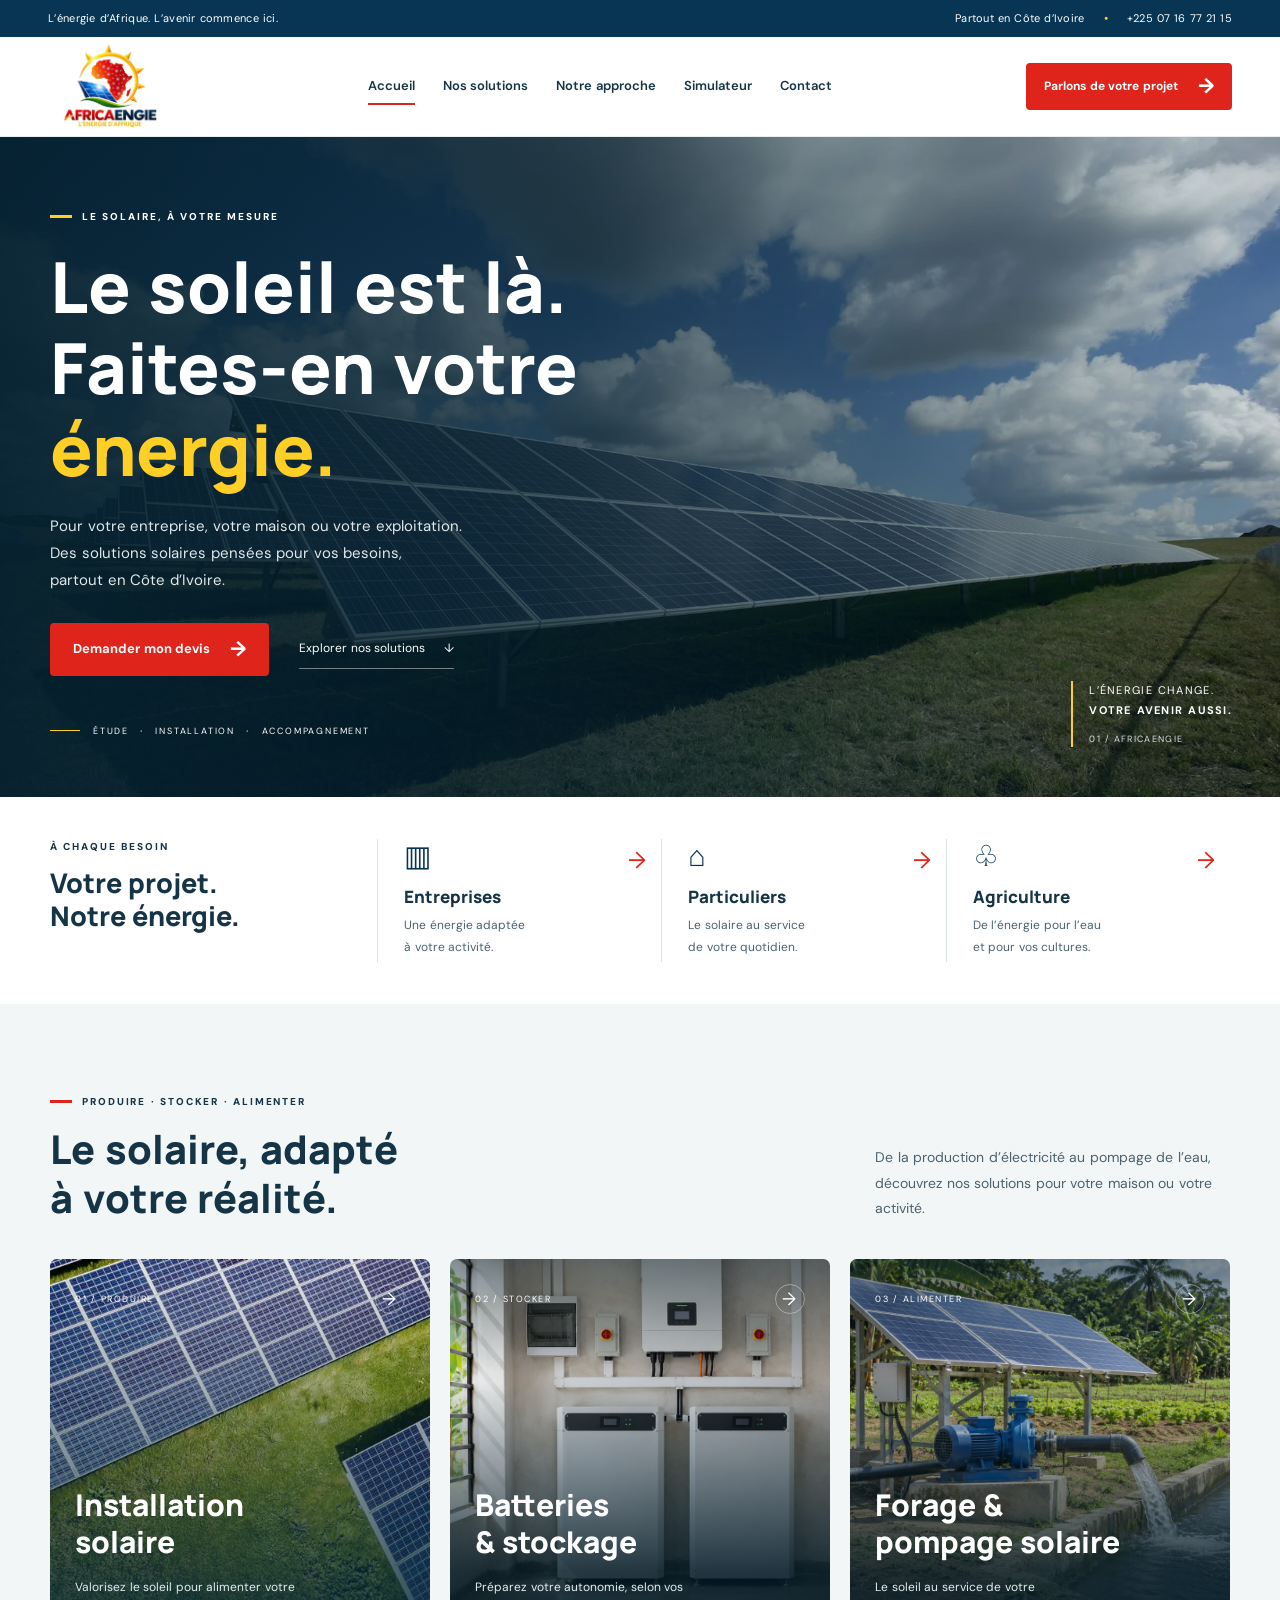
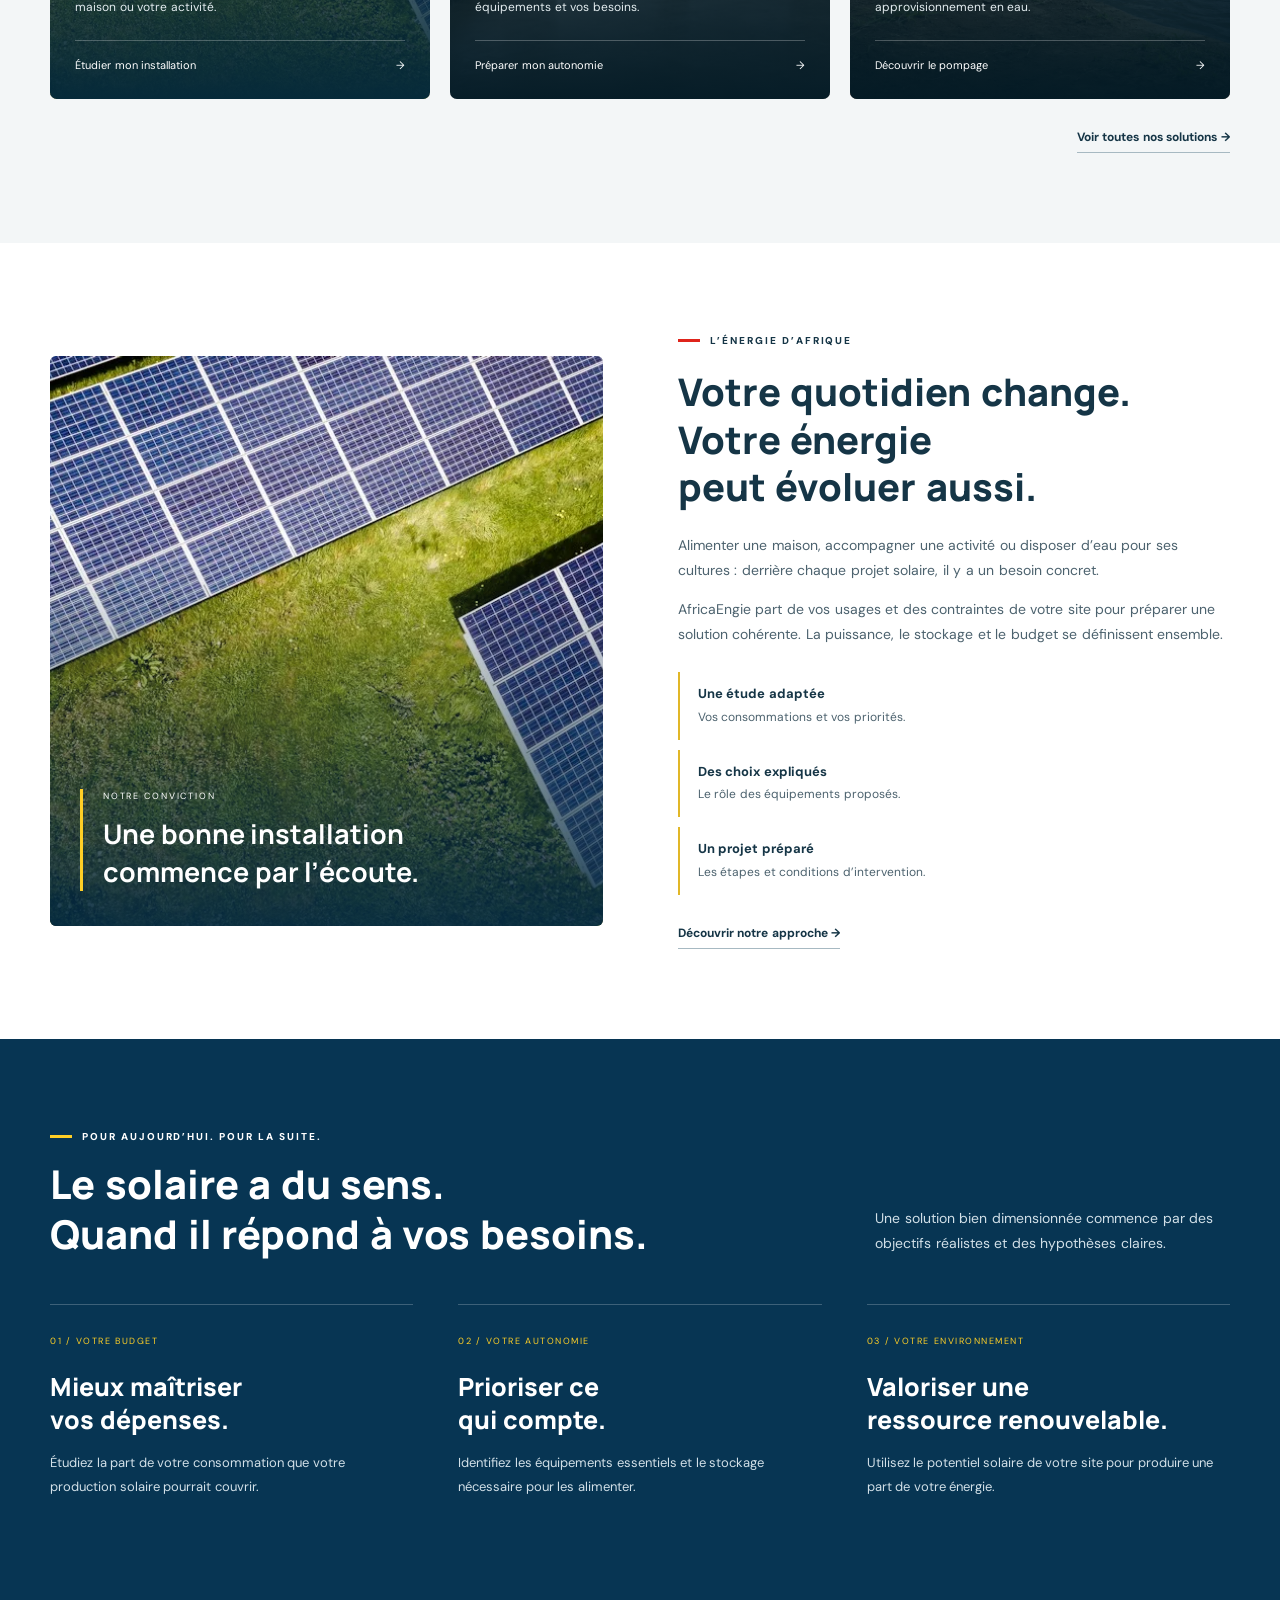
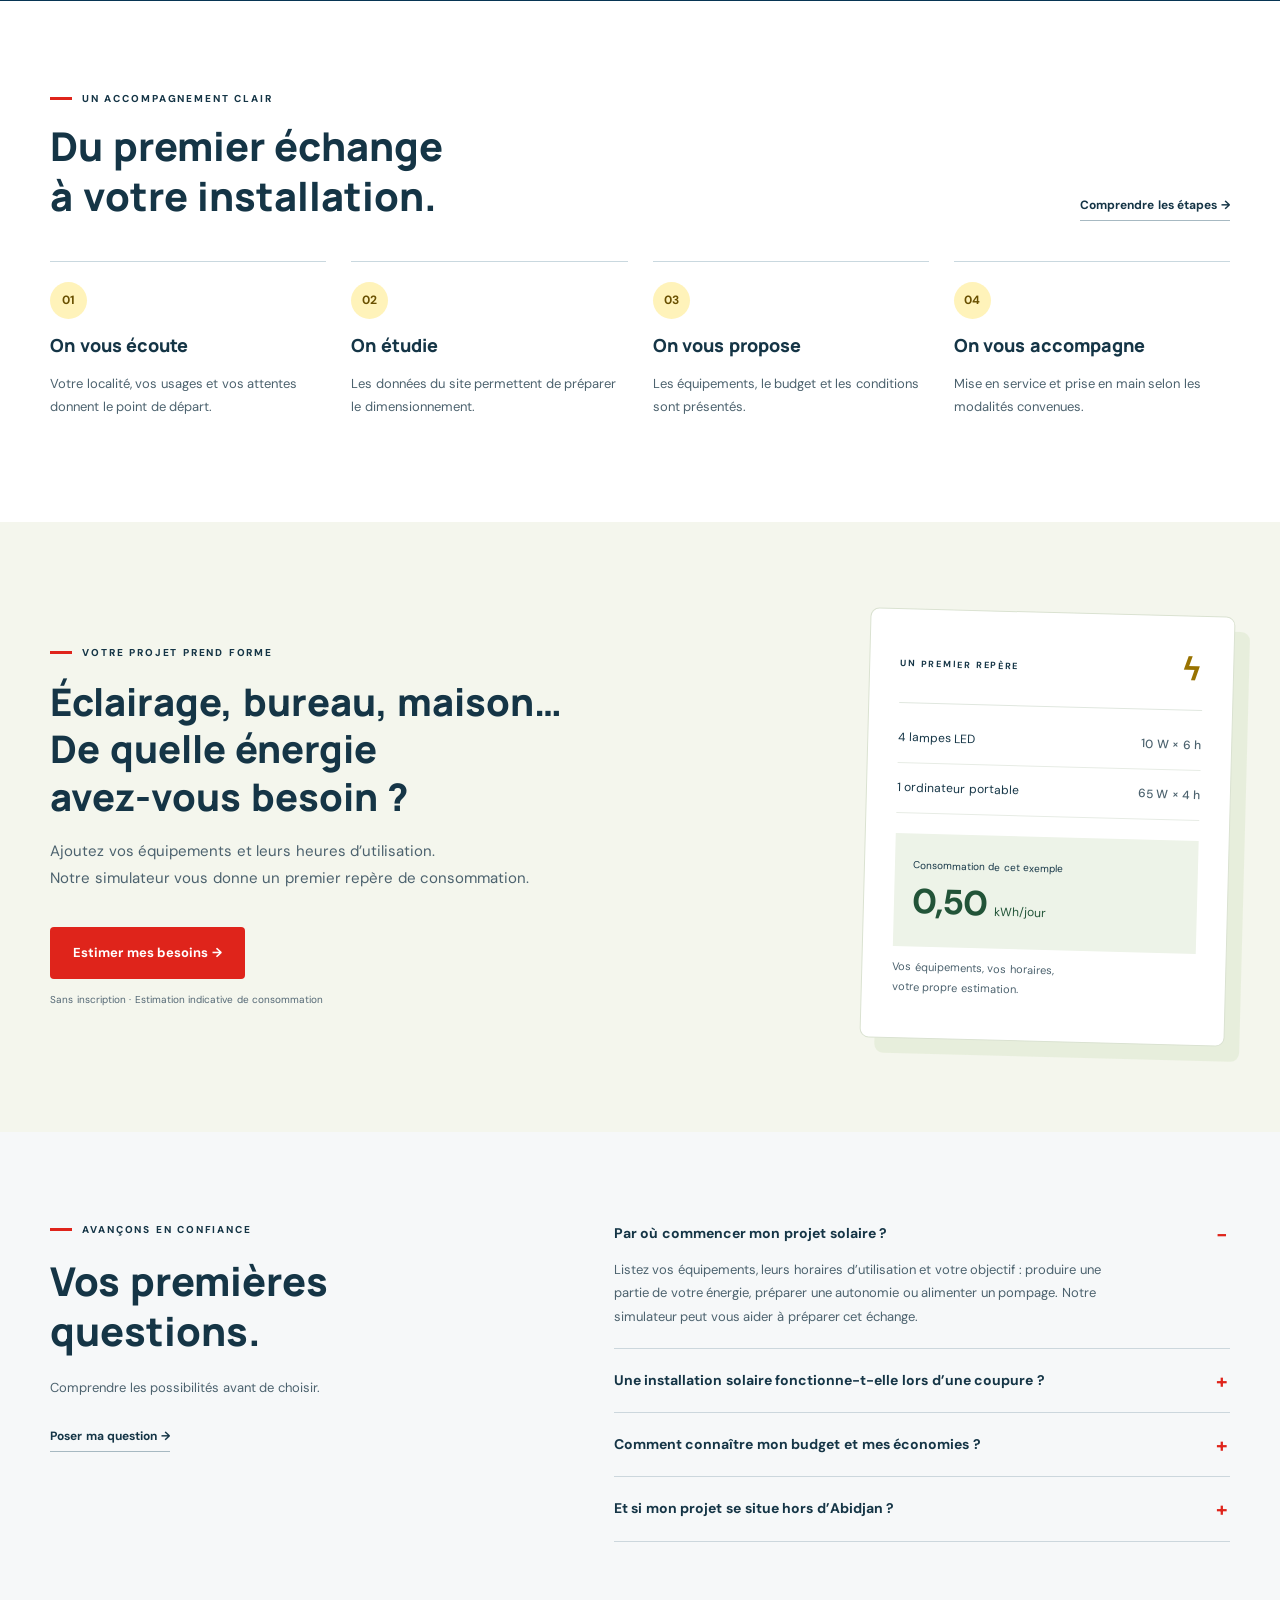
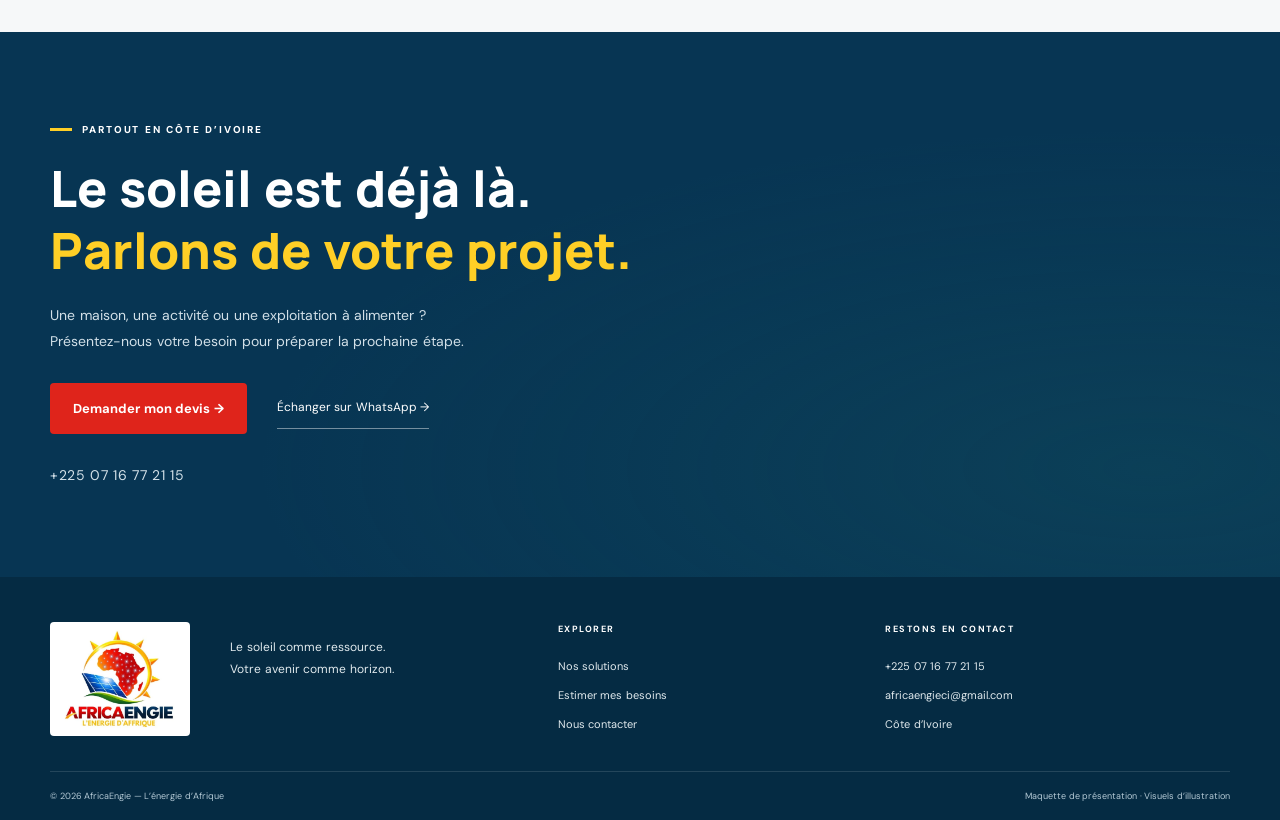
==== index.html @ 31a80af0 "premiere interface de digitalengie" ====
<!doctype html>
<html lang="fr">
<head><meta charset="utf-8"><meta name="viewport" content="width=device-width,initial-scale=1"><title>AfricaEngie | Énergie solaire en Côte d’Ivoire</title><meta name="description" content="AfricaEngie accompagne votre projet solaire en Côte d’Ivoire : installation, stockage, pompage et maintenance. Découvrez nos solutions et demandez un devis."><link rel="stylesheet" href="style.css?v=20261111-images"><link rel="preload" as="image" href="assets/hero.webp" imagesrcset="assets/hero-mobile.webp 960w, assets/hero.webp 1800w" imagesizes="100vw" fetchpriority="high"></head>
<body>
<div class="top"><span>L’énergie d’Afrique. L’avenir commence ici.</span><span>Partout en Côte d’Ivoire <b>•</b> <a href="tel:+2250716772115">+225 07 16 77 21 15</a></span></div>
<header><a class="brand" href="index.html"><img src="assets/logo.webp" alt="AfricaEngie — L’énergie d’Afrique" width="400" height="355" loading="eager" decoding="async"></a>
<nav id="nav"><a  href="index.html" class="active" aria-current="page">Accueil</a><a href="solutions.html">Nos solutions</a><a href="approche.html">Notre approche</a><a href="simulateur.html">Simulateur</a><a href="contact.html">Contact</a></nav>
<a class="button small" href="contact.html">Parlons de votre projet <span>→</span></a><button id="menu" aria-label="Ouvrir le menu" aria-expanded="false">☰</button></header>
<main>
<section class="hero"><img class="hero-photo" src="assets/hero.webp" alt="Panneaux photovoltaïques éclairés par le soleil" width="1800" height="1198" loading="eager" decoding="async" fetchpriority="high" srcset="assets/hero-mobile.webp 960w, assets/hero.webp 1800w" sizes="100vw">
<div class="shade"></div>
<div class="hero-content">
<div class="eyebrow light"><i></i> LE SOLAIRE, À VOTRE MESURE</div>
<h1>Le soleil est là.<br>Faites-en votre<br><em>énergie.</em></h1>
<p>Pour votre entreprise, votre maison ou votre exploitation.<br class="desktop"> Des solutions solaires pensées pour vos besoins,<br class="desktop"> partout en Côte d’Ivoire.</p>
<div class="actions"><a class="button" href="contact.html">Demander mon devis <span>→</span></a><a class="ghost" href="solutions.html">Explorer nos solutions <span>↓</span></a></div>
<div class="hero-foot"><span class="line"></span><span>ÉTUDE <b>·</b> INSTALLATION <b>·</b> ACCOMPAGNEMENT</span></div>
</div>
<div class="image-note">L’ÉNERGIE CHANGE.<br><strong>VOTRE AVENIR AUSSI.</strong><span>01 / AFRICAENGIE</span></div>
</section>
<section class="audience wrap">
<div class="audience-intro"><span class="eyebrow">À CHAQUE BESOIN</span>
<h2>Votre projet.<br>Notre énergie.</h2>
</div>
<a href="contact.html" class="audience-item" data-profile="Entreprise"><span class="icon">▥</span>
<h3>Entreprises</h3>
<p>Une énergie adaptée<br>à votre activité.</p>
<span class="arrow">→</span></a><a href="contact.html" class="audience-item" data-profile="Particulier"><span class="icon">⌂</span>
<h3>Particuliers</h3>
<p>Le solaire au service<br>de votre quotidien.</p>
<span class="arrow">→</span></a><a href="contact.html" class="audience-item" data-profile="Agriculture"><span class="icon">♧</span>
<h3>Agriculture</h3>
<p>De l’énergie pour l’eau<br>et pour vos cultures.</p>
<span class="arrow">→</span></a></section>
<section class="section solutions">
<div class="wrap">
<div class="section-heading">
<div>
<div class="eyebrow"><i></i> PRODUIRE · STOCKER · ALIMENTER</div>
<h2>Le solaire, adapté<br>à votre réalité.</h2>
</div>
<p>De la production d’électricité au pompage de l’eau, découvrez nos solutions pour votre maison ou votre activité.</p>
</div>
<div class="services">
<article class="service photo-card"><img src="assets/panels.webp" alt="Installation photovoltaïque — image d’illustration" width="1000" height="563" loading="eager" decoding="async">
<div class="card-shade"></div>
<div class="card-top"><span>01 / PRODUIRE</span><span>→</span></div>
<div class="card-bottom">
<h3>Installation<br>solaire</h3>
<p>Valorisez le soleil pour alimenter votre maison ou votre activité.</p>
<a href="solutions.html#installation">Étudier mon installation <span>→</span></a></div>
</article>
<article class="service photo-card storage-photo"><img src="assets/batteries-stockage.webp" alt="Batteries de stockage et onduleur dans un local technique — illustration photoréaliste générée" width="850" height="1275" loading="eager" decoding="async">
<div class="card-shade"></div>
<div class="card-top"><span>02 / STOCKER</span><span>→</span></div>
<div class="card-bottom">
<h3>Batteries<br>& stockage</h3>
<p>Préparez votre autonomie, selon vos équipements et vos besoins.</p>
<a href="solutions.html#stockage">Préparer mon autonomie <span>→</span></a></div>
</article>
<article class="service photo-card pumping-photo"><img src="assets/pompage-solaire.webp" alt="Pompage solaire alimentant un canal d’irrigation — illustration photoréaliste générée" width="850" height="1275" loading="eager" decoding="async">
<div class="card-shade"></div>
<div class="card-top"><span>03 / ALIMENTER</span><span>→</span></div>
<div class="card-bottom">
<h3>Forage &<br>pompage solaire</h3>
<p>Le soleil au service de votre approvisionnement en eau.</p>
<a href="solutions.html#pompage">Découvrir le pompage <span>→</span></a></div>
</article>
</div>
<div class="preview-action"><a class="text-link" href="solutions.html">Voir toutes nos solutions →</a></div>
</div>
</section>
<section class="section wrap home-story">
<div class="story-photo"><img src="assets/panels.webp" alt="Panneaux photovoltaïques — image d’illustration" width="1000" height="563" loading="eager" decoding="async">
<div class="story-caption"><span>NOTRE CONVICTION</span><strong>Une bonne installation<br>commence par l’écoute.</strong></div>
</div>
<div class="story-copy">
<div class="eyebrow"><i></i> L’ÉNERGIE D’AFRIQUE</div>
<h2>Votre quotidien change.<br>Votre énergie<br>peut évoluer aussi.</h2>
<p>Alimenter une maison, accompagner une activité ou disposer d’eau pour ses cultures : derrière chaque projet solaire, il y a un besoin concret.</p>
<p>AfricaEngie part de vos usages et des contraintes de votre site pour préparer une solution cohérente. La puissance, le stockage et le budget se définissent ensemble.</p>
<div class="story-points">
<div><b>Une étude adaptée</b><span>Vos consommations et vos priorités.</span></div>
<div><b>Des choix expliqués</b><span>Le rôle des équipements proposés.</span></div>
<div><b>Un projet préparé</b><span>Les étapes et conditions d’intervention.</span></div>
</div>
<a class="text-link" href="approche.html">Découvrir notre approche →</a></div>
</section>
<section class="home-value section">
<div class="wrap">
<div class="section-heading">
<div>
<div class="eyebrow light"><i></i> POUR AUJOURD’HUI. POUR LA SUITE.</div>
<h2>Le solaire a du sens.<br>Quand il répond à vos besoins.</h2>
</div>
<p>Une solution bien dimensionnée commence par des objectifs réalistes et des hypothèses claires.</p>
</div>
<div class="value-grid">
<article><span>01 / VOTRE BUDGET</span>
<h3>Mieux maîtriser<br>vos dépenses.</h3>
<p>Étudiez la part de votre consommation que votre production solaire pourrait couvrir.</p>
</article>
<article><span>02 / VOTRE AUTONOMIE</span>
<h3>Prioriser ce<br>qui compte.</h3>
<p>Identifiez les équipements essentiels et le stockage nécessaire pour les alimenter.</p>
</article>
<article><span>03 / VOTRE ENVIRONNEMENT</span>
<h3>Valoriser une<br>ressource renouvelable.</h3>
<p>Utilisez le potentiel solaire de votre site pour produire une part de votre énergie.</p>
</article>
</div>
</div>
</section>
<section class="section wrap home-process">
<div class="section-heading">
<div>
<div class="eyebrow"><i></i> UN ACCOMPAGNEMENT CLAIR</div>
<h2>Du premier échange<br>à votre installation.</h2>
</div>
<a class="text-link" href="approche.html">Comprendre les étapes →</a></div>
<div class="process-grid">
<article><span>01</span>
<h3>On vous écoute</h3>
<p>Votre localité, vos usages et vos attentes donnent le point de départ.</p>
</article>
<article><span>02</span>
<h3>On étudie</h3>
<p>Les données du site permettent de préparer le dimensionnement.</p>
</article>
<article><span>03</span>
<h3>On vous propose</h3>
<p>Les équipements, le budget et les conditions sont présentés.</p>
</article>
<article><span>04</span>
<h3>On vous accompagne</h3>
<p>Mise en service et prise en main selon les modalités convenues.</p>
</article>
</div>
</section>
<section class="sim-preview section">
<div class="wrap">
<div>
<div class="eyebrow"><i></i> VOTRE PROJET PREND FORME</div>
<h2>Éclairage, bureau, maison…<br>De quelle énergie<br>avez-vous besoin ?</h2>
<p>Ajoutez vos équipements et leurs heures d’utilisation.<br>Notre simulateur vous donne un premier repère de consommation.</p>
<a class="button" href="simulateur.html">Estimer mes besoins →</a>
<p class="fine">Sans inscription · Estimation indicative de consommation</p>
</div>
<div class="sim-visual">
<div class="sim-visual-top"><span>UN PREMIER REPÈRE</span><span>ϟ</span></div>
<div class="example-row"><span>4 lampes LED</span><b>10 W × 6 h</b></div>
<div class="example-row"><span>1 ordinateur portable</span><b>65 W × 4 h</b></div>
<div class="example-result"><span>Consommation de cet exemple</span><strong>0,50 <small>kWh/jour</small></strong></div>
<p>Vos équipements, vos horaires,<br>votre propre estimation.</p>
</div>
</div>
</section>
<section class="section home-faq">
<div class="wrap faq-grid">
<div>
<div class="eyebrow"><i></i> AVANÇONS EN CONFIANCE</div>
<h2>Vos premières<br>questions.</h2>
<p>Comprendre les possibilités avant de choisir.</p>
<a class="text-link" href="contact.html">Poser ma question →</a></div>
<div>
<details open>
<summary>Par où commencer mon projet solaire ?</summary>
<p>Listez vos équipements, leurs horaires d’utilisation et votre objectif : produire une partie de votre énergie, préparer une autonomie ou alimenter un pompage. Notre simulateur peut vous aider à préparer cet échange.</p>
</details>
<details>
<summary>Une installation solaire fonctionne-t-elle lors d’une coupure ?</summary>
<p>Cela dépend de sa configuration. Une installation raccordée au réseau ne fournit pas automatiquement une alimentation de secours. Le besoin doit être prévu dans l’étude, avec des équipements compatibles et, selon le cas, du stockage.</p>
</details>
<details>
<summary>Comment connaître mon budget et mes économies ?</summary>
<p>Une étude prend en compte vos usages, la production attendue, l’énergie utilisée sur place et le coût des équipements. La proposition doit préciser les hypothèses derrière les économies estimées.</p>
</details>
<details>
<summary>Et si mon projet se situe hors d’Abidjan ?</summary>
<p>Présentez-nous votre localité : AfricaEngie accompagne les projets partout en Côte d’Ivoire. Les modalités d’intervention sont précisées selon le site.</p>
</details>
</div>
</div>
</section>
<section class="home-final section">
<div class="wrap">
<div class="eyebrow light"><i></i> PARTOUT EN CÔTE D’IVOIRE</div>
<h2>Le soleil est déjà là.<br><em>Parlons de votre projet.</em></h2>
<p>Une maison, une activité ou une exploitation à alimenter ?<br>Présentez-nous votre besoin pour préparer la prochaine étape.</p>
<div class="actions"><a class="button" href="contact.html">Demander mon devis →</a><a class="ghost" href="https://wa.me/2250716772115" target="_blank" rel="noopener">Échanger sur WhatsApp →</a></div>
<a class="final-phone" href="tel:+2250716772115">+225 07 16 77 21 15</a></div>
</section>
</main>
<footer>
<div class="wrap footer-main"><a class="footer-logo" href="index.html"><img src="assets/logo.webp" alt="AfricaEngie" width="400" height="355" loading="eager" decoding="async"></a>
<p>Le soleil comme ressource.<br>Votre avenir comme horizon.</p>
<div><strong>EXPLORER</strong><a href="solutions.html">Nos solutions</a><a href="simulateur.html">Estimer mes besoins</a><a href="contact.html">Nous contacter</a></div>
<div><strong>RESTONS EN CONTACT</strong><a href="tel:+2250716772115">+225 07 16 77 21 15</a><a href="mailto:africaengieci@gmail.com">africaengieci@gmail.com</a><span>Côte d’Ivoire</span></div>
</div>
<div class="wrap footer-bottom"><span>© 2026 AfricaEngie — L’énergie d’Afrique</span><span>Maquette de présentation · Visuels d’illustration</span></div>
</footer>
<div class="mobile-actions"><a href="contact.html">Demander un devis →</a><a href="https://wa.me/2250716772115" target="_blank" rel="noopener">WhatsApp →</a></div>
<script src="app.js"></script>
</body>
</html>
---- style.css ----
@import url('https://fonts.googleapis.com/css2?family=DM+Sans:wght@400;500;600;700&family=Manrope:wght@400;500;600;700;800&display=swap');
:root{--blue:#073553;--red:#df241b;--yellow:#ffcf26;--ink:#153546;--muted:#4c626e;--green:#25774b}*{box-sizing:border-box}html{scroll-behavior:smooth;scroll-padding-top:100px}body{margin:0;color:var(--ink);font-family:'DM Sans',Arial,sans-serif;font-size:15px;line-height:1.6}a{color:inherit;text-decoration:none}button,input,select,textarea{font:inherit}button,a,input,select,textarea{-webkit-tap-highlight-color:transparent}a,button{touch-action:manipulation}button{cursor:pointer}a:focus-visible,button:focus-visible,summary:focus-visible{outline:3px solid #e8a900;outline-offset:5px}img{display:block;max-width:100%}.wrap{width:min(1180px,calc(100% - 96px));margin:auto}.top{padding:9px 48px;background:var(--blue);color:#fff;display:flex;justify-content:space-between;font-size:11px;letter-spacing:.3px}.top b{color:var(--yellow);padding:0 15px}header{height:100px;padding:0 48px;display:flex;align-items:center;justify-content:space-between;background:white;position:sticky;top:0;z-index:20;border-bottom:1px solid #e9eef0}.brand img{width:125px;height:86px;object-fit:contain}nav{display:flex;gap:27px;font-size:13px;font-weight:600}nav a{position:relative;padding:13px 0}nav a:after{content:'';height:2px;background:var(--red);position:absolute;bottom:5px;left:0;right:100%;transition:.2s}nav a:hover:after,nav a.active:after{right:0}.button{background:var(--red);color:white;display:inline-flex;align-items:center;justify-content:space-between;gap:25px;padding:16px 23px;border:0;border-radius:4px;font-size:13px;font-weight:700;transition:background .2s,transform .2s}.button:hover{background:#be1a14;transform:translateY(-2px)}.button span{font-size:21px;line-height:1}.button.small{padding:13px 18px;font-size:12px}#menu{display:none}.hero{min-height:660px;position:relative;background:#17455c;color:white;overflow:hidden}.hero-photo,.shade{position:absolute;inset:0;width:100%;height:100%;object-fit:cover}.hero-photo{object-position:center 50%}.shade{background:linear-gradient(90deg,rgba(4,32,47,.94),rgba(4,32,47,.67) 46%,rgba(4,32,47,.05)),linear-gradient(0deg,rgba(4,32,47,.3),transparent 60%)}.hero-content{position:relative;padding:72px 0 44px;width:min(1180px,calc(100% - 96px));margin:auto}.eyebrow{font-size:10px;font-weight:800;letter-spacing:1.9px;display:flex;align-items:center;gap:10px;line-height:1.5}.eyebrow i{width:22px;height:3px;background:var(--red);display:inline-block}.eyebrow.light{color:#fff}.light i{background:var(--yellow)}h1,h2,h3{font-family:'Manrope',Arial,sans-serif;line-height:1.25;margin:0;font-weight:800;letter-spacing:normal}h1{font-size:clamp(52px,5.5vw,77px);line-height:1.16;margin:22px 0}em{font-style:normal}h1 em{color:var(--yellow)}.hero p{font-size:15px;color:#e0e8eb;line-height:1.8}.actions{display:flex;align-items:center;gap:30px;margin-top:29px}.ghost{font-size:12px;border-bottom:1px solid #ffffff70;padding:10px 0}.ghost span{padding-left:15px}.hero-foot{display:flex;align-items:center;gap:13px;margin-top:48px;font-size:9px;letter-spacing:1.8px}.hero-foot .line{width:30px;height:1px;background:var(--yellow)}.hero-foot b{color:var(--yellow);margin:0 7px}.image-note{position:absolute;right:48px;bottom:50px;border-left:2px solid var(--yellow);padding-left:16px;font-size:11px;letter-spacing:1.3px;line-height:1.8}.image-note span{display:block;font-size:9px;margin-top:10px;color:#d6e1e4}.audience{display:grid;grid-template-columns:1.15fr 1fr 1fr 1fr;padding:42px 0}.audience-intro{padding-right:25px}.audience h2{font-size:27px;margin-top:12px;letter-spacing:normal}.audience-item{border-left:1px solid #dce3e6;padding:3px 26px;position:relative}.icon{color:var(--blue);font-size:29px;line-height:1}.audience-item h3{font-size:17px;letter-spacing:normal;margin:12px 0 7px}.audience-item p{font-size:12px;margin:0;color:var(--muted)}.arrow{position:absolute;right:15px;top:3px;color:var(--red);font-size:23px}.audience-item:hover h3{color:var(--red)}.section{padding:90px 0}h2{font-size:clamp(30px,3.1vw,43px)}.section-heading{display:flex;align-items:end;justify-content:space-between;margin-bottom:35px;gap:35px}.section-heading h2{margin-top:16px}.section-heading>p{max-width:355px;font-size:14px;color:var(--muted);margin:0 0 3px}.solutions{background:#f3f6f7}.services{display:grid;grid-template-columns:repeat(3,1fr);gap:20px}.service{height:440px;position:relative;border-radius:7px;overflow:hidden;color:white;padding:25px;display:flex;flex-direction:column;justify-content:space-between}.service>img,.card-shade{position:absolute;inset:0;width:100%;height:100%;object-fit:cover}.card-shade{background:linear-gradient(0deg,#062a3a 0%,#062a3a90 48%,#062a3a10)}.card-top,.card-bottom{position:relative;z-index:2}.card-top{display:flex;justify-content:space-between;align-items:center;font-size:9px;letter-spacing:1.5px}.card-top>span:last-child{border:1px solid #ffffff60;border-radius:50%;height:30px;width:30px;display:grid;place-items:center;font-size:18px}.card-bottom h3{font-size:30px;letter-spacing:normal}.card-bottom p{font-size:12px;color:#e4edf0;line-height:1.7;margin:13px 0 22px;max-width:240px}.card-bottom a{display:flex;justify-content:space-between;border-top:1px solid #ffffff40;padding-top:15px;font-size:11px}.blue-card{background:#0b3a57}.green-card{background:#245842}.battery-art{position:absolute;top:45px;right:35px;transform:rotate(-9deg)}.battery{width:130px;height:135px;border:2px solid #91b1bf;border-radius:12px;padding:25px 15px;background:linear-gradient(135deg,#ffffff20,transparent);box-shadow:12px 15px 0 #082b42;position:relative}.battery:before{content:'';position:absolute;top:-10px;left:39px;width:44px;height:8px;background:#91b1bf;border-radius:5px 5px 0 0}.battery div{height:15px;background:#ffcf2680;margin:6px 0;border-radius:2px}.battery span{position:absolute;inset:20px 0;text-align:center;font-size:70px;color:var(--yellow);text-shadow:0 2px 10px #073553}.water-art{position:absolute;right:35px;top:55px;color:#e0d85b;font-size:100px;line-height:1}.water-art span{display:block;font-size:30px;letter-spacing:3px}.more-services{display:flex;gap:35px;border-bottom:1px solid #d3dfe3;padding:23px 0 17px;font-size:12px}.more-services>span{color:var(--muted);margin-right:auto}.more-services a{font-weight:700}.more-services a span{margin-left:18px;color:var(--red)}.about{display:grid;grid-template-columns:1fr 1fr;gap:80px;align-items:center}.about-visual{position:relative;height:550px;padding-bottom:30px}.about-visual>img{width:100%;height:100%;object-fit:cover;border-radius:6px}.yellow-tag{background:var(--yellow);position:absolute;bottom:0;right:-25px;padding:26px 65px 26px 26px;font-size:16px;line-height:1.7;border-radius:3px}.yellow-tag span{position:absolute;right:23px;top:25px;font-size:27px}.about-copy h2{font-size:35px;margin-top:20px}.about-copy h2 em{color:var(--green)}.about-copy>p{font-size:14px;color:var(--muted);margin:20px 0 25px}.check{display:flex;gap:17px;margin:18px 0}.check>b{font-size:11px;color:var(--red);padding-top:1px}.check h3{font-size:13px;letter-spacing:0}.check p{font-size:12px;color:var(--muted);margin:4px 0}.text-link{font-size:12px;font-weight:700;border-bottom:1px solid #a7b9c2;padding-bottom:5px;display:inline-block}.about .text-link{margin-top:15px}.estimator{background:#eef3f5}.estimator-grid{display:grid;grid-template-columns:1fr 1fr;gap:90px;align-items:center}.estimator h2{margin:22px 0}.estimator h2 em{color:var(--red)}.estimator p{font-size:14px;color:var(--muted)}.est-note{display:flex;align-items:center;gap:18px;margin-top:35px}.est-note>span{font-size:40px;color:#ad8500}.est-note p{font-size:12px}.calculator{background:white;border-radius:8px;box-shadow:0 15px 50px #163c5110;padding:30px}.calc-head{display:flex;justify-content:space-between;align-items:center;border-bottom:1px solid #e2eaed;padding-bottom:17px;margin-bottom:18px}.calc-head>span:last-child{color:#b48e00;font-size:28px}.calc-fields{display:grid;grid-template-columns:1fr 1fr;gap:15px}label{font-size:11px;font-weight:700;display:block;margin:12px 0 6px}input,select,textarea{width:100%;background:#fff;color:var(--ink);border:1px solid #c9d5db;border-radius:4px;padding:12px;font-size:12px;min-width:0}input:focus,select:focus,textarea:focus{outline:2px solid #528cab;outline-offset:1px}.add{background:none;border:0;color:var(--blue);padding:15px 0;font-size:12px;font-weight:700}.result{background:#f0f5f7;padding:17px;margin:0 0 18px;border-radius:4px}.result>span{font-size:10px}.result strong{display:block;font-family:Manrope,Arial;font-size:30px;line-height:1.5}.result small{font-size:12px;font-weight:500}.full{width:100%;justify-content:space-between}.fine{font-size:10px!important;line-height:1.6;color:#536774!important;margin:12px 0 0}.calculator ul{list-style:none;padding:0;margin:0;font-size:11px}.calculator li{display:flex;justify-content:space-between;gap:15px;border-top:1px solid #e7edef;padding:8px 0}.calculator li button{border:0;background:none;color:#b12520} .benefit-grid{display:grid;grid-template-columns:repeat(3,1fr);gap:40px;margin-top:50px}.benefit-grid article{border-top:1px solid #cad7dd;padding-top:24px}.benefit-grid article>span{font-size:35px;color:var(--red)}.benefit-grid h3{font-size:18px;letter-spacing:normal;margin:18px 0 12px}.benefit-grid p{font-size:13px;color:var(--muted);max-width:290px}.faq{background:#f6f8f9}.faq-grid{display:grid;grid-template-columns:1fr 1.3fr;gap:90px}.faq h2{margin-top:20px}.faq p{font-size:13px;color:var(--muted)}.faq .text-link{margin-top:15px}details{border-bottom:1px solid #ccd7dd;padding:20px 0}details:first-child{padding-top:0}summary{cursor:pointer;list-style:none;font-size:14px;font-weight:700;padding-right:25px;position:relative}summary:after{content:'+';position:absolute;right:2px;font-size:20px;top:-4px;color:var(--red)}details[open] summary:after{content:'−'}details p{margin-bottom:0;max-width:490px}.contact{background:var(--blue);color:white}.contact-grid{display:grid;grid-template-columns:1fr 1fr;gap:80px;align-items:center}.contact h2{margin-top:22px;font-size:40px}.contact h2 em{color:var(--yellow)}.contact-grid>div>p{font-size:14px;color:#d6e2e8;margin:24px 0 30px}.phone{display:block;font-size:23px;font-weight:700}.mail{font-size:13px;display:block;margin-top:8px}.location{font-size:12px;color:#d6e2e8;margin-top:32px}form{background:white;color:var(--ink);padding:30px;border-radius:7px}.form-heading{display:flex;align-items:center;justify-content:space-between;margin-bottom:16px}.form-heading h3{font-size:19px;letter-spacing:normal}.form-heading span{color:var(--red);font-size:25px}form .button{margin-top:20px}textarea{resize:vertical}#form-status{font-size:12px}footer{background:#052b43;color:#e0e9ed;padding:45px 0 15px}.footer-main{display:grid;grid-template-columns:140px 1fr 1fr 1.2fr;gap:40px;align-items:start}.footer-logo{background:white;border-radius:4px;padding:7px}.footer-logo img{width:125px;height:100px;object-fit:contain}.footer-main>p{font-size:12px;margin-top:15px}.footer-main>div{display:flex;flex-direction:column;gap:7px;font-size:11px}.footer-main strong{font-size:9px;color:#fff;letter-spacing:1.5px;margin-bottom:10px}.footer-bottom{border-top:1px solid #ffffff20;margin-top:35px;padding-top:17px;display:flex;justify-content:space-between;font-size:9px;color:#b4c9d5}.mobile-actions{display:none}
@media(min-width:1500px){.hero-content{padding-top:90px}.hero{min-height:740px}}@media(max-width:1050px){header{padding:0 25px}nav{gap:17px;font-size:12px}.button.small{font-size:11px;padding:13px}.wrap,.hero-content{width:calc(100% - 60px)}.about,.contact-grid{gap:45px}.estimator-grid,.faq-grid{gap:45px}.service{padding:20px}.about-copy h2{font-size:30px}.image-note{right:30px}.footer-main{gap:23px}}@media(max-width:760px){.top{padding:8px 20px;font-size:9px}.top>span:first-child{display:none}.top>span:last-child{width:100%;display:flex;justify-content:space-between}.top b{padding:0 10px}header{height:80px;padding:0 20px}.brand img{width:100px;height:70px}header>.button{display:none}#menu{display:block;border:1px solid #d8e1e6;border-radius:4px;background:white;color:var(--blue);font-size:23px;width:42px;height:42px}nav{display:none;position:absolute;top:80px;left:0;right:0;background:white;padding:20px;box-shadow:0 15px 20px #07355315;flex-direction:column;gap:3px}nav.open{display:flex}.hero{min-height:635px}.hero-content{padding:50px 0 30px;width:calc(100% - 40px)}h1{font-size:53px;margin-top:25px}.hero p{font-size:13px;max-width:310px}.desktop{display:none}.hero-photo{object-position:65% center}.shade{background:linear-gradient(90deg,#04202fea,#04202f65),linear-gradient(0deg,#04202f80,transparent)}.hero-foot{font-size:8px;letter-spacing:1px;margin-top:36px}.image-note{display:none}.actions{gap:20px;align-items:start;flex-direction:column;margin-top:25px}.actions .button{padding:15px 20px}.ghost{font-size:11px}.wrap{width:calc(100% - 40px)}.audience{grid-template-columns:1fr;padding:30px 0 10px}.audience-intro{padding-bottom:23px}.audience h2 br{display:none}.audience h2{font-size:27px}.audience-item{border-left:0;border-top:1px solid #dce3e6;padding:20px 40px 20px 48px;min-height:100px}.audience-item .icon{position:absolute;left:0;top:25px}.audience-item h3{margin:0 0 5px}.audience-item p br{display:none}.arrow{top:25px;right:5px}.section{padding:55px 0}.section-heading{display:block;margin-bottom:25px}.section-heading>p{margin-top:20px}.section-heading h2{font-size:31px}.services{grid-template-columns:1fr;gap:16px}.service{height:380px;padding:25px}.card-bottom h3{font-size:30px}.battery-art{right:45px;top:45px}.water-art{right:50px}.more-services{flex-direction:column;gap:15px}.more-services a{display:flex;justify-content:space-between}.about{grid-template-columns:1fr;gap:35px}.about-visual{height:350px;margin-right:13px}.yellow-tag{right:-13px;padding:20px 55px 20px 20px;font-size:14px}.about-copy h2{font-size:30px}.estimator-grid,.faq-grid,.contact-grid{grid-template-columns:1fr;gap:30px}.estimator h2{font-size:33px}.est-note{margin-top:20px}.calculator,form{padding:23px}.calc-fields{gap:12px}.benefit-grid{grid-template-columns:1fr;gap:20px;margin-top:30px}.benefit-grid article{padding-top:20px}.benefit-grid h3{margin:12px 0}.benefit-grid p{max-width:none}.faq-grid{gap:40px}.contact h2{font-size:33px}.phone{font-size:23px}.footer-main{grid-template-columns:1fr 1fr;gap:30px}.footer-logo{width:120px}.footer-logo img{height:85px}.footer-main>p{align-self:center}.footer-bottom{flex-direction:column;gap:8px}footer{padding-bottom:85px}.mobile-actions{display:grid;grid-template-columns:1.1fr 1fr;position:fixed;bottom:0;left:0;right:0;z-index:30;box-shadow:0 -3px 20px #0002;padding-bottom:env(safe-area-inset-bottom);background:var(--blue)}.mobile-actions a{text-align:center;padding:15px 8px;background:var(--red);color:white;font-size:12px;font-weight:700}.mobile-actions a:last-child{background:var(--green)}html{scroll-padding-top:95px}}
@media(prefers-reduced-motion:reduce){html{scroll-behavior:auto}*{transition:none!important}}
.page-banner{background:#eef3f5;padding:38px 0 62px;position:relative;overflow:hidden}.page-banner:after{content:'';position:absolute;right:-90px;top:0;width:360px;height:360px;border:45px solid #ffcf2620;border-radius:50%;pointer-events:none}.breadcrumb{display:flex;gap:12px;font-size:11px;color:#4c626e;margin-bottom:35px}.breadcrumb a{text-decoration:underline}.page-banner h1{color:var(--blue);font-size:clamp(38px,4.5vw,60px);margin:20px 0}.page-banner p{max-width:600px;color:var(--muted);margin-bottom:0}.page-cta{background:var(--blue);color:white;padding:55px 0}.page-cta>.wrap{display:flex;align-items:center;justify-content:space-between;gap:30px}.page-cta h2{margin-top:13px;font-size:34px}.home-solutions{display:grid;grid-template-columns:repeat(3,1fr);gap:22px}.home-solutions>a{background:white;padding:30px;border-top:3px solid var(--yellow);border-radius:4px;box-shadow:0 8px 25px #07355308}.home-solutions>a:nth-child(2){border-color:var(--red)}.home-solutions>a:nth-child(3){border-color:var(--green)}.home-solutions span{font-size:10px;letter-spacing:1.4px;color:var(--muted)}.home-solutions h3{font-size:23px;margin:20px 0 12px;letter-spacing:normal}.home-solutions p{color:var(--muted);font-size:13px}.home-solutions b{font-size:12px;display:inline-block;margin-top:15px}.preview-action{margin-top:25px;text-align:right}.home-intro{display:grid;grid-template-columns:1fr 1fr;gap:70px;align-items:center}.home-intro h2{margin-top:20px}.home-intro p{color:var(--muted);font-size:14px;margin-top:0}.sim-preview{background:#f4f6ed}.sim-preview>.wrap{display:flex;align-items:center;justify-content:space-between;gap:35px}.sim-preview h2{margin:18px 0}.sim-preview p{color:var(--muted)}.detail-row{display:grid;grid-template-columns:1fr 1fr;gap:70px;border-top:1px solid #d3dfe3;padding:35px 0;scroll-margin-top:120px}.detail-row h3{font-size:25px;letter-spacing:normal}.detail-row p,.detail-row li{font-size:14px;color:var(--muted)}.detail-row ul{padding-left:20px;margin:0 0 20px}.detail-row li{margin-bottom:8px}.process-section{background:#f3f6f7}.process-section h2{margin-top:18px}.process-grid{display:grid;grid-template-columns:repeat(4,1fr);gap:25px;margin-top:40px}.process-grid article{border-top:1px solid #c9d8df;padding-top:20px}.process-grid article>span{color:#af8300;font-weight:700}.process-grid h3{font-size:20px;margin:15px 0}.process-grid p{font-size:13px;color:var(--muted)}.simulator-notes{display:grid;grid-template-columns:1fr 1fr;gap:60px}.simulator-notes h3{font-size:21px}.simulator-notes p{color:var(--muted);font-size:14px}@media(max-width:760px){.page-banner{padding:25px 0 40px}.breadcrumb{margin-bottom:26px}.page-banner h1{font-size:39px}.page-banner p{font-size:14px}.home-solutions,.home-intro,.detail-row,.simulator-notes{grid-template-columns:1fr;gap:25px}.page-cta>.wrap,.sim-preview>.wrap{flex-direction:column;align-items:flex-start}.page-cta h2{font-size:29px}.process-grid{grid-template-columns:1fr 1fr;gap:25px}.detail-row{padding:30px 0}.home-solutions>a{padding:25px}.sim-preview p{font-size:14px}}
/* Accueil : présentation enrichie */
.home-story{display:grid;grid-template-columns:1fr 1fr;gap:75px;align-items:center}.story-photo{position:relative;height:570px;border-radius:6px;overflow:hidden}.story-photo>img{width:100%;height:100%;object-fit:cover}.story-photo:after{content:'';position:absolute;inset:0;background:linear-gradient(0deg,#052b43ed,transparent 65%)}.story-caption{position:absolute;bottom:35px;left:30px;right:25px;z-index:1;color:white;border-left:3px solid var(--yellow);padding-left:20px}.story-caption span{font-size:9px;letter-spacing:1.8px;display:block;margin-bottom:12px}.story-caption strong{font-family:Manrope,Arial,sans-serif;font-size:27px;line-height:1.4}.story-copy h2{margin:20px 0 22px;font-size:38px}.story-copy>p{font-size:14px;color:var(--muted)}.story-points{margin:25px 0}.story-points>div{padding:12px 0 12px 18px;border-left:2px solid #e1b728;margin:10px 0}.story-points b{display:block;font-size:13px}.story-points span{font-size:12px;color:var(--muted)}.home-value{background:var(--blue);color:white}.home-value .section-heading>p{color:#d2e0e8}.value-grid{display:grid;grid-template-columns:repeat(3,1fr);gap:45px;margin-top:45px}.value-grid article{border-top:1px solid #ffffff38;padding-top:22px}.value-grid article>span{font-size:9px;letter-spacing:1.5px;color:var(--yellow)}.value-grid h3{font-size:25px;letter-spacing:normal;margin:20px 0 15px;line-height:1.3}.value-grid p{font-size:13px;line-height:1.8;color:#d2e0e8}.home-process .process-grid h3{font-size:18px;letter-spacing:normal}.home-process .process-grid article>span{background:#fff3ba;color:#695000;display:inline-flex;width:37px;height:37px;border-radius:50%;align-items:center;justify-content:center;font-size:12px}.sim-preview>.wrap>div:first-child{max-width:620px}.sim-preview h2{font-size:38px}.sim-preview .button{margin-top:20px}.sim-visual{background:white;border:1px solid #dae2d1;border-radius:9px;padding:30px;width:365px;flex-shrink:0;box-shadow:15px 15px 0 #dce7cb80;transform:rotate(1.5deg)}.sim-visual-top{display:flex;align-items:center;justify-content:space-between;font-size:9px;letter-spacing:1.7px;font-weight:700;border-bottom:1px solid #e0e7df;padding-bottom:15px;margin-bottom:10px}.sim-visual-top>span:last-child{font-size:30px;color:#987200}.example-row{display:flex;justify-content:space-between;padding:15px 0;font-size:12px;border-bottom:1px solid #e7ece5;gap:15px}.example-row b{font-weight:500;color:var(--muted)}.example-result{margin-top:20px;background:#edf3e8;padding:18px}.example-result>span{font-size:10px}.example-result strong{display:block;font-size:35px;line-height:1.5;color:#225438}.example-result small{font-size:12px;font-weight:400}.sim-visual>p{font-size:11px!important}.home-faq{background:#f6f8f9}.home-faq h2{margin:20px 0}.home-faq p{color:var(--muted);font-size:13px}.home-faq .text-link{margin-top:14px}.home-final{color:white;background:radial-gradient(ellipse at 90% 80%,#185e6640,transparent 55%),#073553}.home-final h2{font-size:50px;margin:20px 0}.home-final h2 em{color:var(--yellow)}.home-final p{color:#d2e0e8;font-size:14px;line-height:1.9}.home-final .actions{margin-top:28px}.final-phone{display:inline-block;margin-top:30px;color:#d2e0e8;font-size:14px;letter-spacing:.5px}
@media(max-width:1050px){.home-story{gap:40px}.story-copy h2{font-size:32px}.story-caption strong{font-size:23px}.sim-visual{width:320px}.sim-preview h2{font-size:32px}}@media(max-width:760px){.home-story{grid-template-columns:1fr;gap:32px}.story-photo{height:340px}.story-caption{left:25px;bottom:25px}.story-caption strong{font-size:23px}.story-copy h2{font-size:31px}.value-grid{grid-template-columns:1fr;gap:25px;margin-top:30px}.value-grid h3{font-size:24px;margin:15px 0}.value-grid h3 br{display:none}.sim-preview h2{font-size:30px}.sim-visual{width:calc(100% - 12px);padding:24px;align-self:flex-start;transform:none;margin-top:12px}.home-final h2{font-size:34px}.home-final .actions{gap:18px}.home-final p br{display:none}}

/* Photographies d’illustration des solutions */
.storage-photo>img,.pumping-photo>img{object-position:center 35%}.storage-photo .card-shade,.pumping-photo .card-shade{background:linear-gradient(0deg,rgba(3,26,37,.98) 0%,rgba(3,26,37,.83) 29%,rgba(3,26,37,.06) 74%),linear-gradient(180deg,rgba(3,26,37,.47),transparent 28%)}

/* Lisibilité : espaces entre les mots et séparation des libellés. */
body{word-spacing:.035em}h1,h2,h3{word-spacing:.04em}p{line-height:1.8}.button{line-height:1.5;gap:20px}.button span{flex-shrink:0}nav{column-gap:28px;row-gap:12px}nav a{line-height:1.6}.card-top,.calc-head,.form-heading,.example-row{gap:16px}.card-bottom h3{line-height:1.25}.card-bottom a{gap:14px;line-height:1.65}.card-bottom a span{flex-shrink:0}.card-bottom p{margin-top:16px}.audience-item h3{line-height:1.4}.check h3,.story-points b{line-height:1.5}.footer-main>div{gap:10px}.footer-main a,.footer-main span{line-height:1.75}.footer-bottom{gap:18px;line-height:1.7}.more-services a{line-height:1.75}summary{line-height:1.65;padding-right:30px}label{line-height:1.6;margin-bottom:8px}.fine{line-height:1.8}.top>span{line-height:1.7}
@media(min-width:761px) and (max-width:1050px){nav{column-gap:17px}header>.button.small{max-width:190px}header{gap:18px}.brand{flex-shrink:0}}
@media(max-width:760px){body{word-spacing:.045em}h1{line-height:1.18}nav{row-gap:10px}.top>span:last-child{gap:10px;flex-wrap:wrap}.hero-foot{line-height:1.9}.footer-bottom{gap:10px}.card-bottom p{line-height:1.8}}
/* Contenus détaillés des pages intérieures */
.deep-tint{background:#f3f6f7}.deep-section h2{margin-top:18px}.deep-grid{display:grid;grid-template-columns:repeat(3,minmax(0,1fr));gap:24px}.deep-card{padding:28px;border:1px solid #d9e3e8;border-radius:7px;background:#fff}.deep-number{display:inline-flex;color:#8a6500;background:#fff2bc;border-radius:50%;width:36px;height:36px;align-items:center;justify-content:center;font-size:12px;font-weight:700;margin-bottom:22px}.deep-card h3{font-size:21px;line-height:1.4}.deep-card p{font-size:14px;color:var(--muted);margin-bottom:0}.scenario-tabs{display:flex;gap:12px;flex-wrap:wrap;margin-bottom:22px}.scenario-tabs button{padding:13px 20px;color:var(--blue);background:white;border:1px solid #bfced6;border-radius:4px;font-weight:700;font-size:13px}.scenario-tabs button[aria-selected=true]{color:white;background:var(--blue);border-color:var(--blue)}.scenario-panel{display:grid;grid-template-columns:1fr 1fr;gap:60px;padding:35px;background:#f1f5f7;border-radius:7px}.scenario-panel[hidden]{display:none}.scenario-panel h3{font-size:26px;line-height:1.4}.scenario-panel p,.scenario-panel li{color:var(--muted);font-size:14px;line-height:1.8}.scenario-panel li{margin-bottom:14px}.scenario-panel ul{padding-left:20px}.scenario-panel .text-link{margin-top:10px}.table-scroll{overflow-x:auto;border:1px solid #d5e0e6;border-radius:6px}.compare-table{width:100%;border-collapse:collapse;background:white;min-width:640px;text-align:left;font-size:14px;line-height:1.75}.compare-table caption{text-align:left;padding:18px 22px;font-weight:700;background:white}.compare-table th,.compare-table td{padding:18px 22px;border-top:1px solid #e0e8ec;vertical-align:top}.compare-table thead{background:var(--blue);color:white}.compare-table tbody th{width:30%;font-weight:600}.deep-note{font-size:13px;color:var(--muted);margin-top:20px;max-width:860px}.deep-questions{max-width:920px}.deep-questions details:first-child{padding-top:20px;border-top:1px solid #ccd7dd}.deep-questions p{font-size:14px;max-width:830px;color:var(--muted);padding-right:20px}.document-grid{display:grid;grid-template-columns:1fr 1.3fr;gap:70px}.document-intro{padding:32px;background:#f1f5f7;border-radius:6px;align-self:start}.document-icon{font-size:45px;color:#b28a00}.document-intro h3{font-size:26px;margin:20px 0}.document-intro p{font-size:14px;color:var(--muted)}.document-intro .text-link{margin-top:14px}.numbered-list{counter-reset:document;padding:0;margin:0;list-style:none}.numbered-list li{counter-increment:document;border-bottom:1px solid #d9e3e8;padding:0 0 20px 42px;margin-bottom:22px;position:relative}.numbered-list li:before{content:counter(document,decimal-leading-zero);position:absolute;left:0;top:0;color:var(--red);font-size:12px;font-weight:700}.numbered-list b,.numbered-list span{display:block}.numbered-list b{font-size:15px;line-height:1.6}.numbered-list span{color:var(--muted);font-size:14px;line-height:1.8;margin-top:6px}.estimate-breakdown{display:grid;grid-template-columns:1fr 1fr;gap:12px}.estimate-breakdown>div{background:#f3f6f7;padding:14px;border-radius:4px}.estimate-breakdown span{display:block;font-size:10px;line-height:1.7;color:var(--muted)}.estimate-breakdown strong{font-size:16px;display:block;margin-top:8px}.equipment-empty{font-size:12px!important;padding:8px 0 15px;margin:0!important}.equipment-empty[hidden]{display:none}.calculator-tools{display:flex;gap:15px;flex-wrap:wrap;margin:20px 0}.calculator-tools button{background:white;border:1px solid #bcced8;border-radius:4px;padding:9px 12px;color:var(--blue);font-size:11px}.calculation-example{display:flex;align-items:center;flex-wrap:wrap;gap:15px;background:#f1f5f7;border-radius:6px;padding:30px;font-size:16px}.calculation-example>span{padding:10px;background:white;border-radius:4px}.calculation-example>b{color:#8c6c00}.calculation-example strong{color:var(--green);font-size:23px}.project-fields{border:1px solid #d5e0e6;border-radius:5px;padding:16px;margin:22px 0}.project-fields legend{font-size:13px;font-weight:700;padding:0 8px}.project-fields .fine{margin:0!important}.contact-next{display:grid;grid-template-columns:repeat(3,minmax(0,1fr));gap:32px}.contact-next article{border-top:2px solid var(--yellow);padding-top:22px}.contact-next article>span{font-size:12px;color:var(--red);font-weight:700}.contact-next h3{font-size:21px;line-height:1.4;margin:15px 0}.contact-next p{font-size:14px;color:var(--muted)}.contact-alt{display:flex;justify-content:space-between;align-items:center;gap:30px;padding:30px;background:#f1f5f7;border-radius:6px;margin-top:35px}.contact-alt h3{font-size:22px}.contact-alt p{font-size:14px;color:var(--muted);margin-bottom:0}.contact .contact-grid{align-items:start}.contact .contact-grid>div{position:sticky;top:135px}.calculator li{align-items:start;line-height:1.8}.calculator li>span{min-width:0}.calculator li button{flex-shrink:0}.calculator .result{margin-top:12px}
@media(max-width:1050px){.deep-grid{gap:18px}.deep-card{padding:22px}.scenario-panel{gap:30px}.document-grid{gap:35px}.contact-next{gap:22px}}@media(max-width:760px){.deep-grid,.document-grid,.contact-next,.scenario-panel{grid-template-columns:1fr;gap:22px}.deep-card{padding:25px}.deep-card h3{font-size:21px}.scenario-tabs{gap:9px}.scenario-tabs button{padding:12px;font-size:12px;flex:1 1 140px}.scenario-panel{padding:25px}.scenario-panel h3{font-size:24px}.scenario-panel ul{margin:0}.compare-table{font-size:13px}.compare-table th,.compare-table td{padding:16px}.document-intro{padding:25px}.calculation-example{padding:22px;gap:10px;font-size:14px}.calculation-example strong{font-size:20px}.estimate-breakdown{gap:10px}.contact-alt{flex-direction:column;align-items:start;padding:25px}.contact-alt .button{font-size:12px}.contact .contact-grid>div{position:static}.project-fields{padding:13px}.calculator .calc-fields{grid-template-columns:1fr 1fr}}
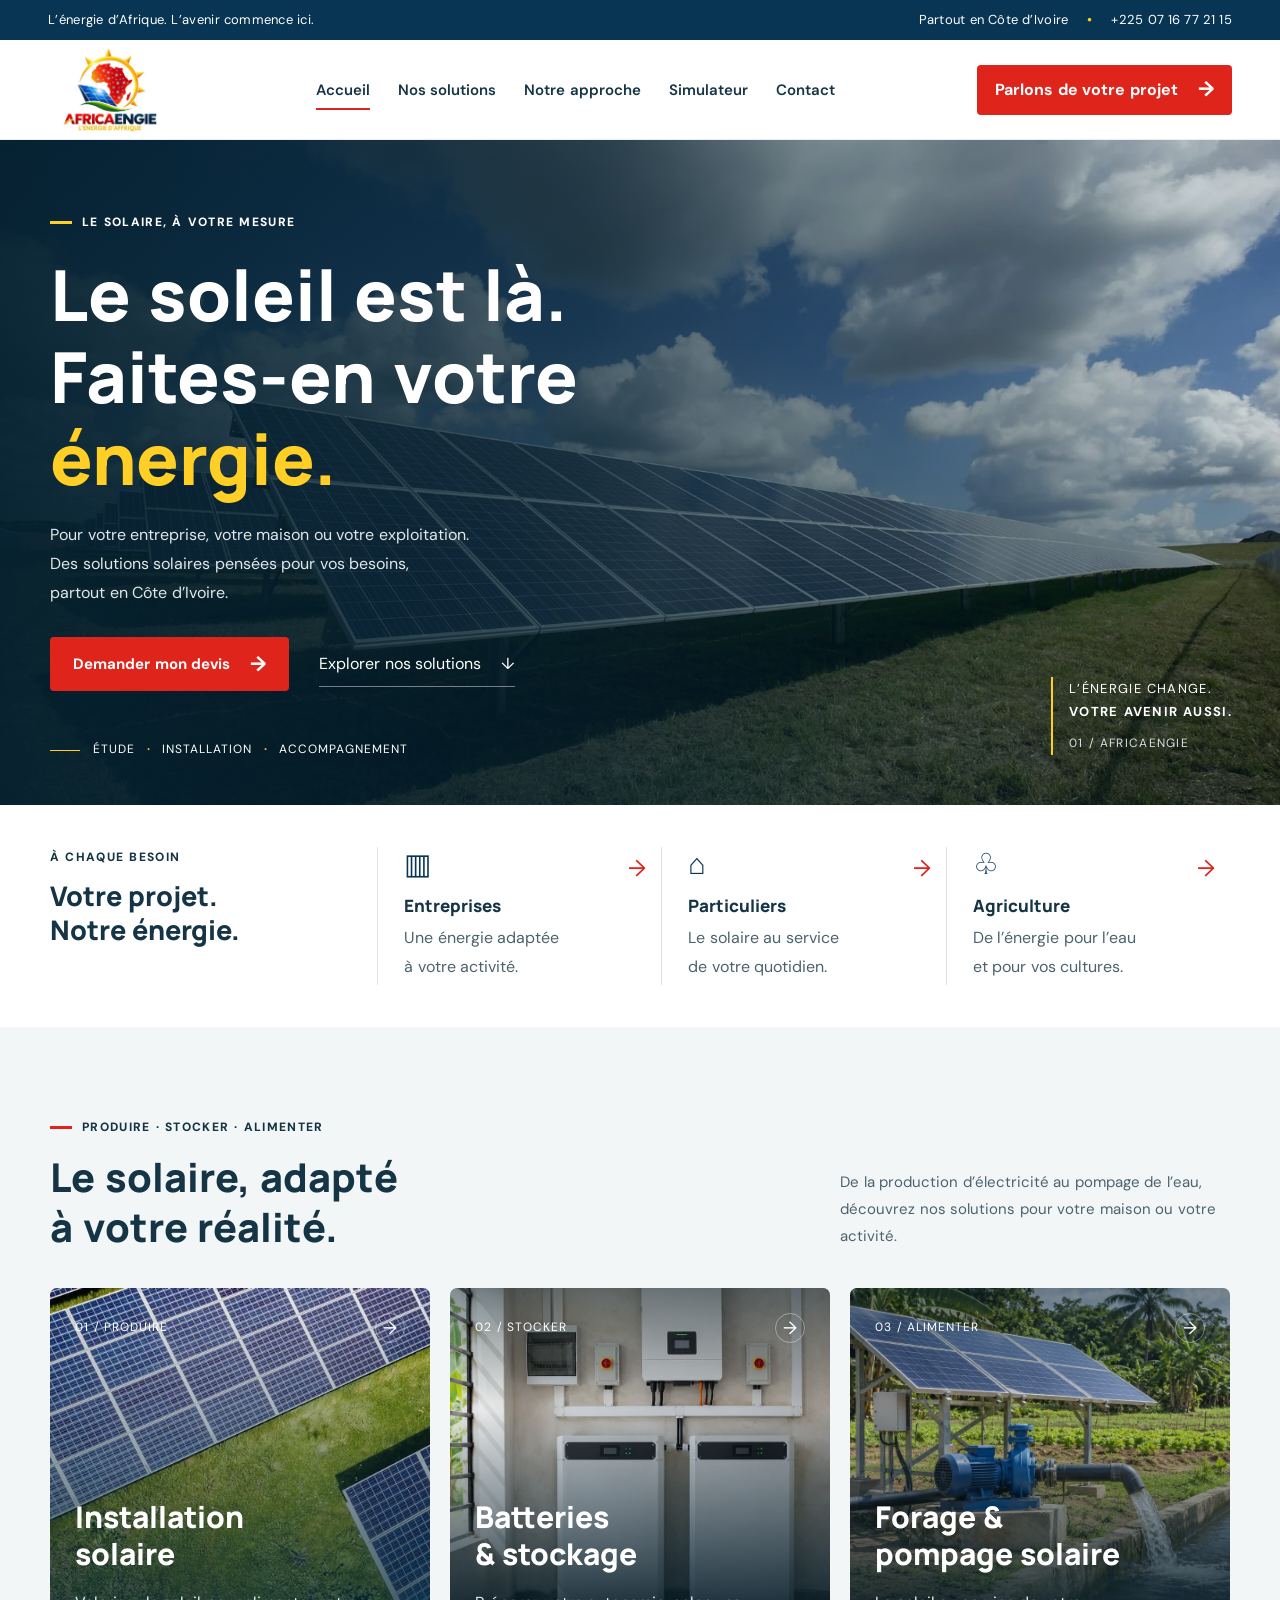
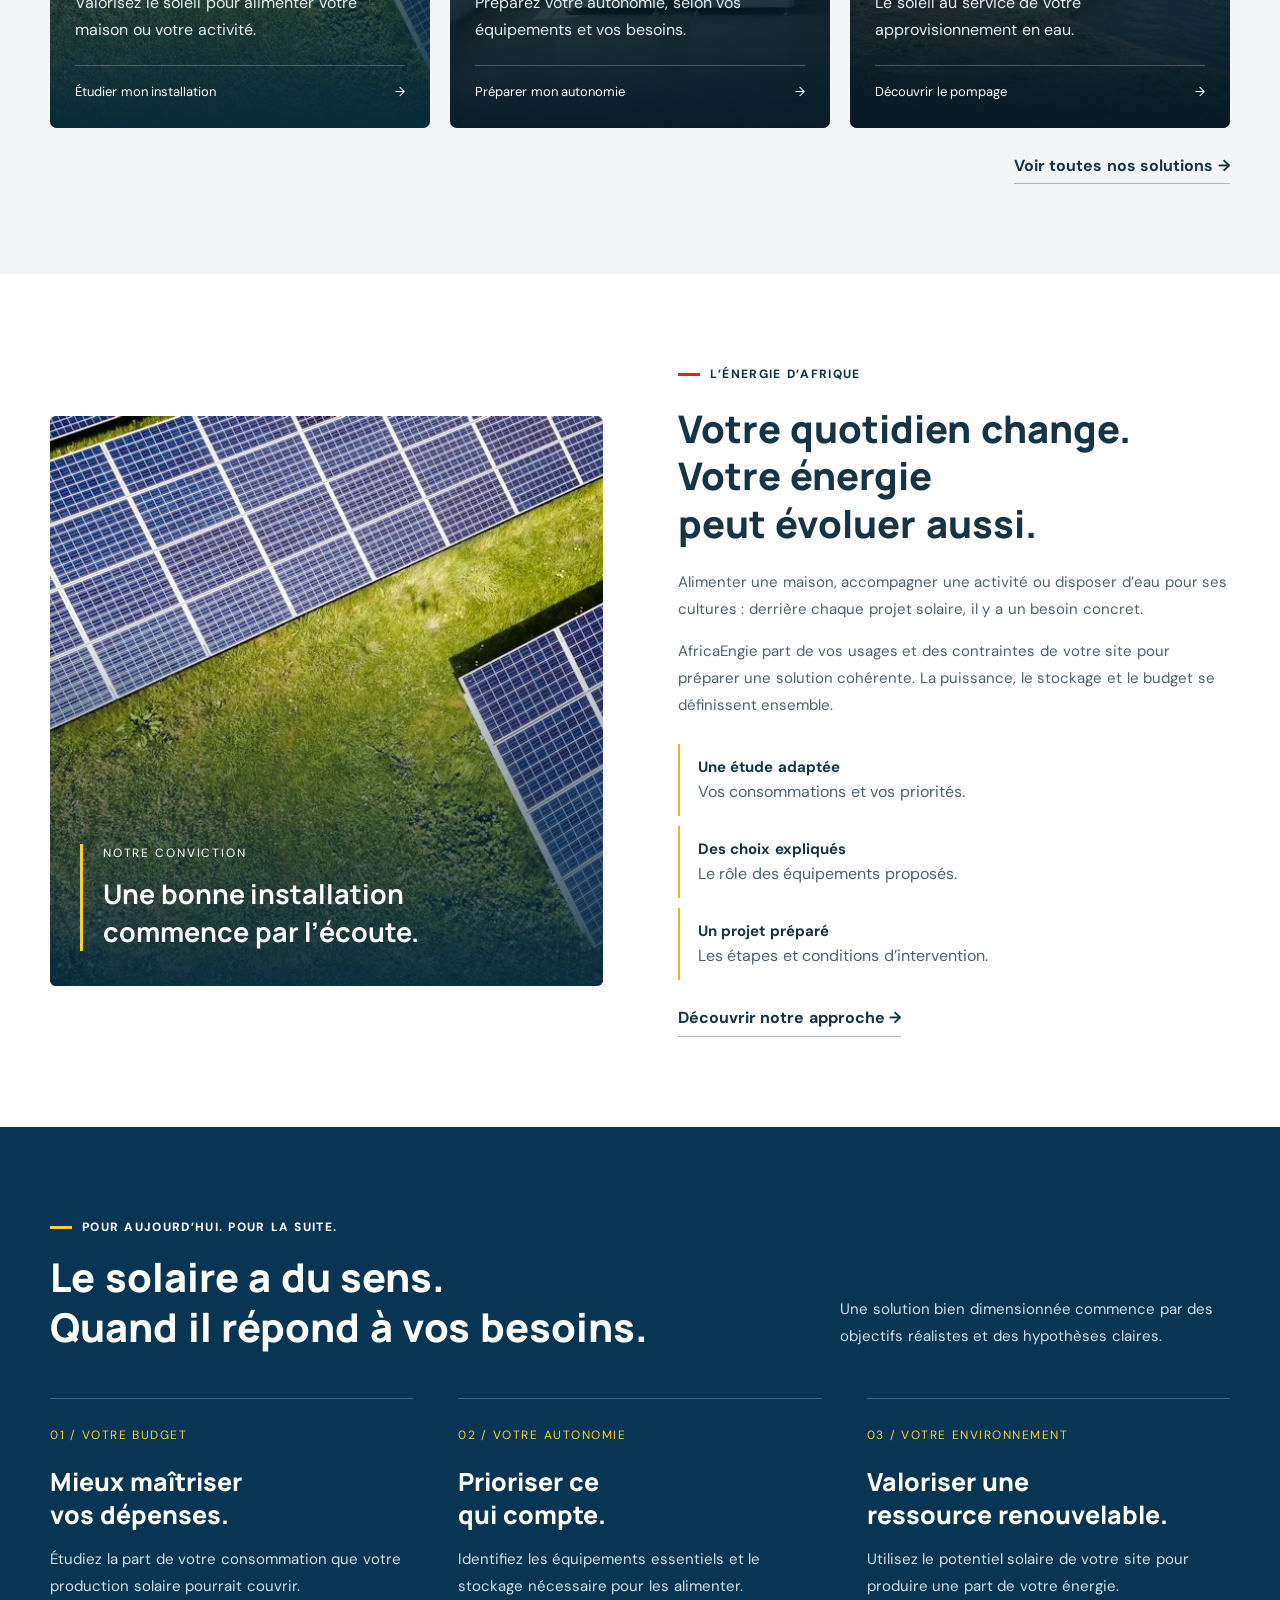
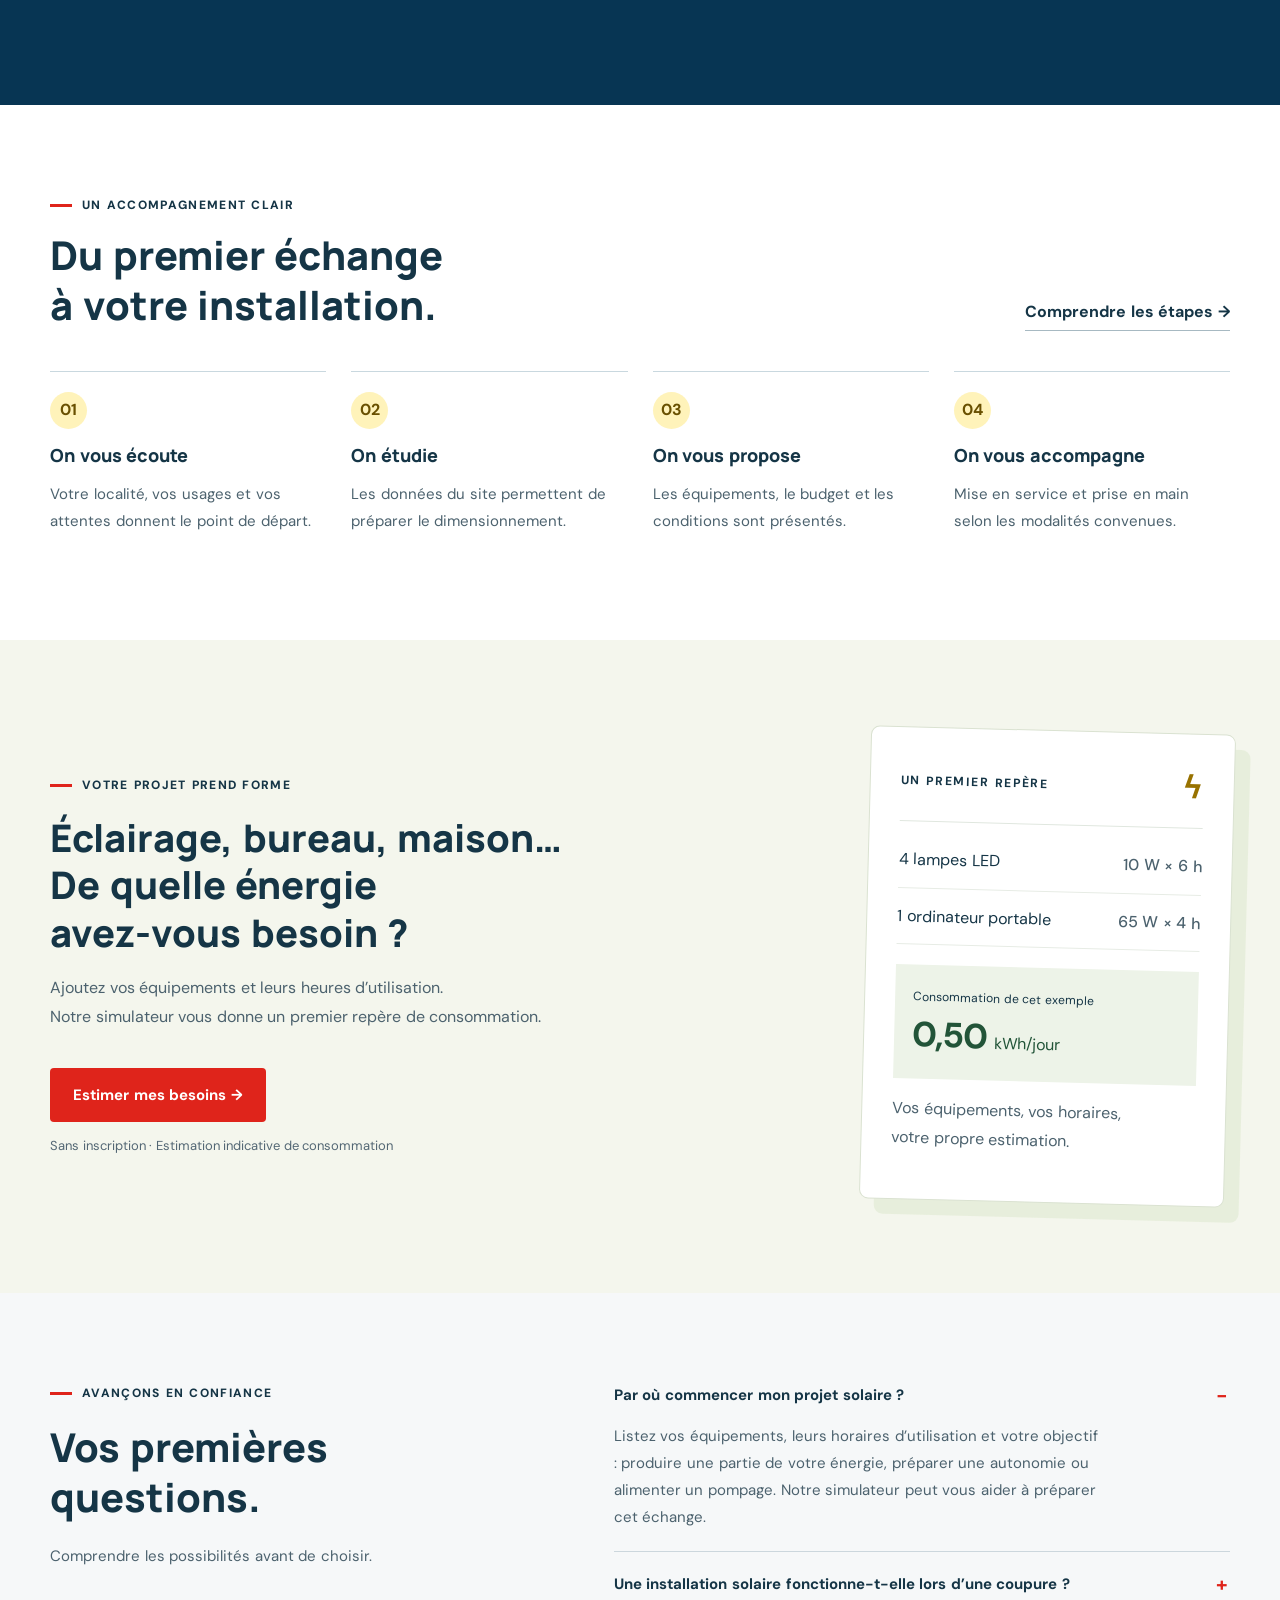
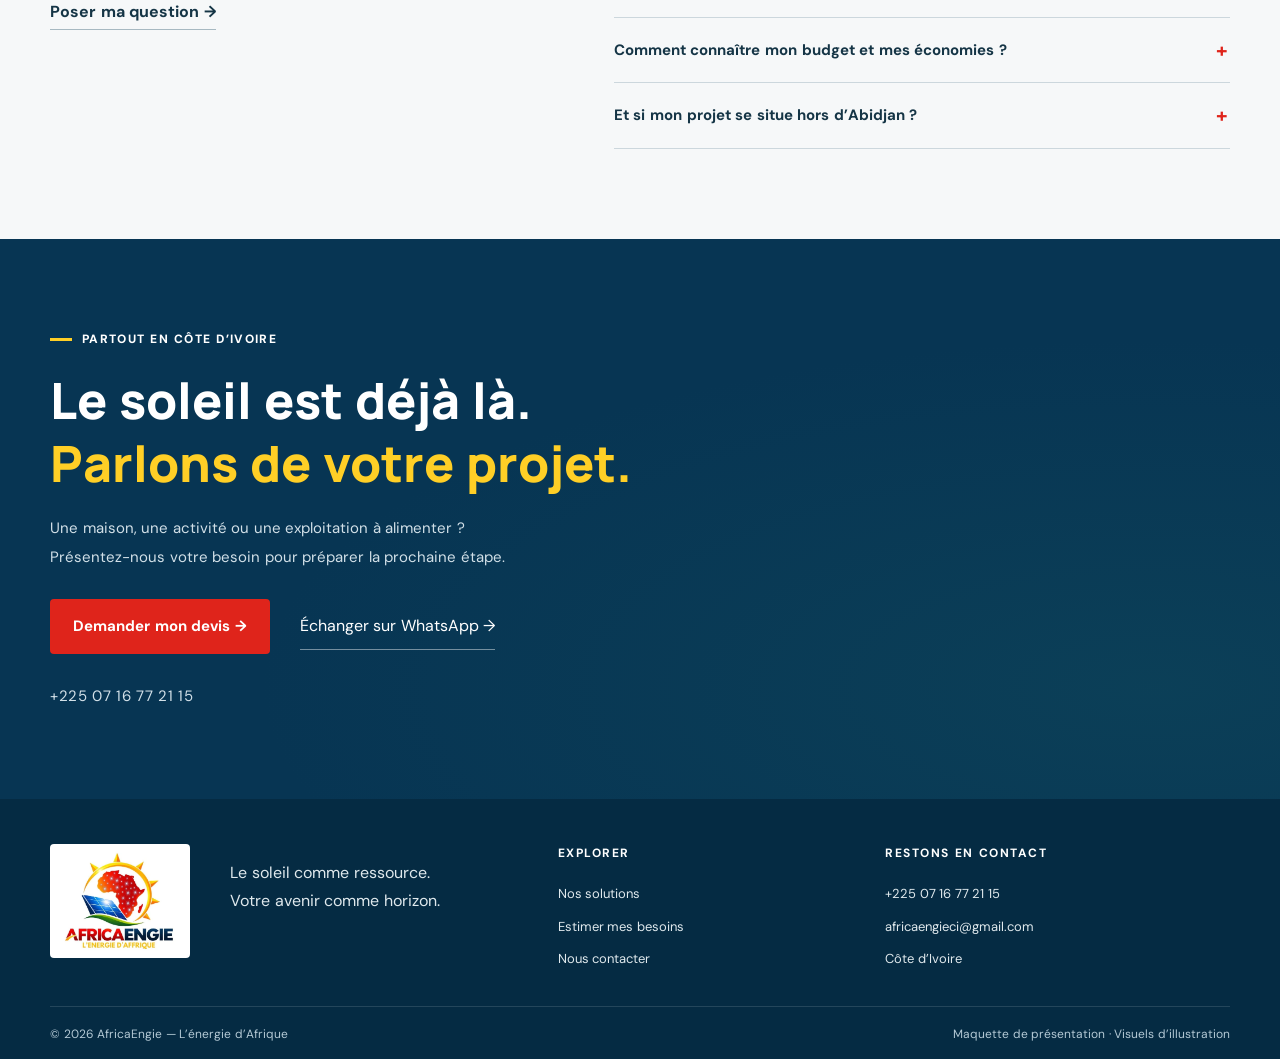
==== commit 3b83576f: "Agrandissement des textes de 14px à 16px" ====
--- a/index.html
+++ b/index.html
@@ -1,6 +1,6 @@
 <!doctype html>
 <html lang="fr">
-<head><meta charset="utf-8"><meta name="viewport" content="width=device-width,initial-scale=1"><title>AfricaEngie | Énergie solaire en Côte d’Ivoire</title><meta name="description" content="AfricaEngie accompagne votre projet solaire en Côte d’Ivoire : installation, stockage, pompage et maintenance. Découvrez nos solutions et demandez un devis."><link rel="stylesheet" href="style.css?v=20261111-images"><link rel="preload" as="image" href="assets/hero.webp" imagesrcset="assets/hero-mobile.webp 960w, assets/hero.webp 1800w" imagesizes="100vw" fetchpriority="high"></head>
+<head><meta charset="utf-8"><meta name="viewport" content="width=device-width,initial-scale=1"><title>AfricaEngie | Énergie solaire en Côte d’Ivoire</title><meta name="description" content="AfricaEngie accompagne votre projet solaire en Côte d’Ivoire : installation, stockage, pompage et maintenance. Découvrez nos solutions et demandez un devis."><link rel="stylesheet" href="style.css?v=20261112-lecture16"><link rel="preload" as="image" href="assets/hero.webp" imagesrcset="assets/hero-mobile.webp 960w, assets/hero.webp 1800w" imagesizes="100vw" fetchpriority="high"></head>
 <body>
 <div class="top"><span>L’énergie d’Afrique. L’avenir commence ici.</span><span>Partout en Côte d’Ivoire <b>•</b> <a href="tel:+2250716772115">+225 07 16 77 21 15</a></span></div>
 <header><a class="brand" href="index.html"><img src="assets/logo.webp" alt="AfricaEngie — L’énergie d’Afrique" width="400" height="355" loading="eager" decoding="async"></a>
--- a/style.css
+++ b/style.css
@@ -1,10 +1,10 @@
 @import url('https://fonts.googleapis.com/css2?family=DM+Sans:wght@400;500;600;700&family=Manrope:wght@400;500;600;700;800&display=swap');
-:root{--blue:#073553;--red:#df241b;--yellow:#ffcf26;--ink:#153546;--muted:#4c626e;--green:#25774b}*{box-sizing:border-box}html{scroll-behavior:smooth;scroll-padding-top:100px}body{margin:0;color:var(--ink);font-family:'DM Sans',Arial,sans-serif;font-size:15px;line-height:1.6}a{color:inherit;text-decoration:none}button,input,select,textarea{font:inherit}button,a,input,select,textarea{-webkit-tap-highlight-color:transparent}a,button{touch-action:manipulation}button{cursor:pointer}a:focus-visible,button:focus-visible,summary:focus-visible{outline:3px solid #e8a900;outline-offset:5px}img{display:block;max-width:100%}.wrap{width:min(1180px,calc(100% - 96px));margin:auto}.top{padding:9px 48px;background:var(--blue);color:#fff;display:flex;justify-content:space-between;font-size:11px;letter-spacing:.3px}.top b{color:var(--yellow);padding:0 15px}header{height:100px;padding:0 48px;display:flex;align-items:center;justify-content:space-between;background:white;position:sticky;top:0;z-index:20;border-bottom:1px solid #e9eef0}.brand img{width:125px;height:86px;object-fit:contain}nav{display:flex;gap:27px;font-size:13px;font-weight:600}nav a{position:relative;padding:13px 0}nav a:after{content:'';height:2px;background:var(--red);position:absolute;bottom:5px;left:0;right:100%;transition:.2s}nav a:hover:after,nav a.active:after{right:0}.button{background:var(--red);color:white;display:inline-flex;align-items:center;justify-content:space-between;gap:25px;padding:16px 23px;border:0;border-radius:4px;font-size:13px;font-weight:700;transition:background .2s,transform .2s}.button:hover{background:#be1a14;transform:translateY(-2px)}.button span{font-size:21px;line-height:1}.button.small{padding:13px 18px;font-size:12px}#menu{display:none}.hero{min-height:660px;position:relative;background:#17455c;color:white;overflow:hidden}.hero-photo,.shade{position:absolute;inset:0;width:100%;height:100%;object-fit:cover}.hero-photo{object-position:center 50%}.shade{background:linear-gradient(90deg,rgba(4,32,47,.94),rgba(4,32,47,.67) 46%,rgba(4,32,47,.05)),linear-gradient(0deg,rgba(4,32,47,.3),transparent 60%)}.hero-content{position:relative;padding:72px 0 44px;width:min(1180px,calc(100% - 96px));margin:auto}.eyebrow{font-size:10px;font-weight:800;letter-spacing:1.9px;display:flex;align-items:center;gap:10px;line-height:1.5}.eyebrow i{width:22px;height:3px;background:var(--red);display:inline-block}.eyebrow.light{color:#fff}.light i{background:var(--yellow)}h1,h2,h3{font-family:'Manrope',Arial,sans-serif;line-height:1.25;margin:0;font-weight:800;letter-spacing:normal}h1{font-size:clamp(52px,5.5vw,77px);line-height:1.16;margin:22px 0}em{font-style:normal}h1 em{color:var(--yellow)}.hero p{font-size:15px;color:#e0e8eb;line-height:1.8}.actions{display:flex;align-items:center;gap:30px;margin-top:29px}.ghost{font-size:12px;border-bottom:1px solid #ffffff70;padding:10px 0}.ghost span{padding-left:15px}.hero-foot{display:flex;align-items:center;gap:13px;margin-top:48px;font-size:9px;letter-spacing:1.8px}.hero-foot .line{width:30px;height:1px;background:var(--yellow)}.hero-foot b{color:var(--yellow);margin:0 7px}.image-note{position:absolute;right:48px;bottom:50px;border-left:2px solid var(--yellow);padding-left:16px;font-size:11px;letter-spacing:1.3px;line-height:1.8}.image-note span{display:block;font-size:9px;margin-top:10px;color:#d6e1e4}.audience{display:grid;grid-template-columns:1.15fr 1fr 1fr 1fr;padding:42px 0}.audience-intro{padding-right:25px}.audience h2{font-size:27px;margin-top:12px;letter-spacing:normal}.audience-item{border-left:1px solid #dce3e6;padding:3px 26px;position:relative}.icon{color:var(--blue);font-size:29px;line-height:1}.audience-item h3{font-size:17px;letter-spacing:normal;margin:12px 0 7px}.audience-item p{font-size:12px;margin:0;color:var(--muted)}.arrow{position:absolute;right:15px;top:3px;color:var(--red);font-size:23px}.audience-item:hover h3{color:var(--red)}.section{padding:90px 0}h2{font-size:clamp(30px,3.1vw,43px)}.section-heading{display:flex;align-items:end;justify-content:space-between;margin-bottom:35px;gap:35px}.section-heading h2{margin-top:16px}.section-heading>p{max-width:355px;font-size:14px;color:var(--muted);margin:0 0 3px}.solutions{background:#f3f6f7}.services{display:grid;grid-template-columns:repeat(3,1fr);gap:20px}.service{height:440px;position:relative;border-radius:7px;overflow:hidden;color:white;padding:25px;display:flex;flex-direction:column;justify-content:space-between}.service>img,.card-shade{position:absolute;inset:0;width:100%;height:100%;object-fit:cover}.card-shade{background:linear-gradient(0deg,#062a3a 0%,#062a3a90 48%,#062a3a10)}.card-top,.card-bottom{position:relative;z-index:2}.card-top{display:flex;justify-content:space-between;align-items:center;font-size:9px;letter-spacing:1.5px}.card-top>span:last-child{border:1px solid #ffffff60;border-radius:50%;height:30px;width:30px;display:grid;place-items:center;font-size:18px}.card-bottom h3{font-size:30px;letter-spacing:normal}.card-bottom p{font-size:12px;color:#e4edf0;line-height:1.7;margin:13px 0 22px;max-width:240px}.card-bottom a{display:flex;justify-content:space-between;border-top:1px solid #ffffff40;padding-top:15px;font-size:11px}.blue-card{background:#0b3a57}.green-card{background:#245842}.battery-art{position:absolute;top:45px;right:35px;transform:rotate(-9deg)}.battery{width:130px;height:135px;border:2px solid #91b1bf;border-radius:12px;padding:25px 15px;background:linear-gradient(135deg,#ffffff20,transparent);box-shadow:12px 15px 0 #082b42;position:relative}.battery:before{content:'';position:absolute;top:-10px;left:39px;width:44px;height:8px;background:#91b1bf;border-radius:5px 5px 0 0}.battery div{height:15px;background:#ffcf2680;margin:6px 0;border-radius:2px}.battery span{position:absolute;inset:20px 0;text-align:center;font-size:70px;color:var(--yellow);text-shadow:0 2px 10px #073553}.water-art{position:absolute;right:35px;top:55px;color:#e0d85b;font-size:100px;line-height:1}.water-art span{display:block;font-size:30px;letter-spacing:3px}.more-services{display:flex;gap:35px;border-bottom:1px solid #d3dfe3;padding:23px 0 17px;font-size:12px}.more-services>span{color:var(--muted);margin-right:auto}.more-services a{font-weight:700}.more-services a span{margin-left:18px;color:var(--red)}.about{display:grid;grid-template-columns:1fr 1fr;gap:80px;align-items:center}.about-visual{position:relative;height:550px;padding-bottom:30px}.about-visual>img{width:100%;height:100%;object-fit:cover;border-radius:6px}.yellow-tag{background:var(--yellow);position:absolute;bottom:0;right:-25px;padding:26px 65px 26px 26px;font-size:16px;line-height:1.7;border-radius:3px}.yellow-tag span{position:absolute;right:23px;top:25px;font-size:27px}.about-copy h2{font-size:35px;margin-top:20px}.about-copy h2 em{color:var(--green)}.about-copy>p{font-size:14px;color:var(--muted);margin:20px 0 25px}.check{display:flex;gap:17px;margin:18px 0}.check>b{font-size:11px;color:var(--red);padding-top:1px}.check h3{font-size:13px;letter-spacing:0}.check p{font-size:12px;color:var(--muted);margin:4px 0}.text-link{font-size:12px;font-weight:700;border-bottom:1px solid #a7b9c2;padding-bottom:5px;display:inline-block}.about .text-link{margin-top:15px}.estimator{background:#eef3f5}.estimator-grid{display:grid;grid-template-columns:1fr 1fr;gap:90px;align-items:center}.estimator h2{margin:22px 0}.estimator h2 em{color:var(--red)}.estimator p{font-size:14px;color:var(--muted)}.est-note{display:flex;align-items:center;gap:18px;margin-top:35px}.est-note>span{font-size:40px;color:#ad8500}.est-note p{font-size:12px}.calculator{background:white;border-radius:8px;box-shadow:0 15px 50px #163c5110;padding:30px}.calc-head{display:flex;justify-content:space-between;align-items:center;border-bottom:1px solid #e2eaed;padding-bottom:17px;margin-bottom:18px}.calc-head>span:last-child{color:#b48e00;font-size:28px}.calc-fields{display:grid;grid-template-columns:1fr 1fr;gap:15px}label{font-size:11px;font-weight:700;display:block;margin:12px 0 6px}input,select,textarea{width:100%;background:#fff;color:var(--ink);border:1px solid #c9d5db;border-radius:4px;padding:12px;font-size:12px;min-width:0}input:focus,select:focus,textarea:focus{outline:2px solid #528cab;outline-offset:1px}.add{background:none;border:0;color:var(--blue);padding:15px 0;font-size:12px;font-weight:700}.result{background:#f0f5f7;padding:17px;margin:0 0 18px;border-radius:4px}.result>span{font-size:10px}.result strong{display:block;font-family:Manrope,Arial;font-size:30px;line-height:1.5}.result small{font-size:12px;font-weight:500}.full{width:100%;justify-content:space-between}.fine{font-size:10px!important;line-height:1.6;color:#536774!important;margin:12px 0 0}.calculator ul{list-style:none;padding:0;margin:0;font-size:11px}.calculator li{display:flex;justify-content:space-between;gap:15px;border-top:1px solid #e7edef;padding:8px 0}.calculator li button{border:0;background:none;color:#b12520} .benefit-grid{display:grid;grid-template-columns:repeat(3,1fr);gap:40px;margin-top:50px}.benefit-grid article{border-top:1px solid #cad7dd;padding-top:24px}.benefit-grid article>span{font-size:35px;color:var(--red)}.benefit-grid h3{font-size:18px;letter-spacing:normal;margin:18px 0 12px}.benefit-grid p{font-size:13px;color:var(--muted);max-width:290px}.faq{background:#f6f8f9}.faq-grid{display:grid;grid-template-columns:1fr 1.3fr;gap:90px}.faq h2{margin-top:20px}.faq p{font-size:13px;color:var(--muted)}.faq .text-link{margin-top:15px}details{border-bottom:1px solid #ccd7dd;padding:20px 0}details:first-child{padding-top:0}summary{cursor:pointer;list-style:none;font-size:14px;font-weight:700;padding-right:25px;position:relative}summary:after{content:'+';position:absolute;right:2px;font-size:20px;top:-4px;color:var(--red)}details[open] summary:after{content:'−'}details p{margin-bottom:0;max-width:490px}.contact{background:var(--blue);color:white}.contact-grid{display:grid;grid-template-columns:1fr 1fr;gap:80px;align-items:center}.contact h2{margin-top:22px;font-size:40px}.contact h2 em{color:var(--yellow)}.contact-grid>div>p{font-size:14px;color:#d6e2e8;margin:24px 0 30px}.phone{display:block;font-size:23px;font-weight:700}.mail{font-size:13px;display:block;margin-top:8px}.location{font-size:12px;color:#d6e2e8;margin-top:32px}form{background:white;color:var(--ink);padding:30px;border-radius:7px}.form-heading{display:flex;align-items:center;justify-content:space-between;margin-bottom:16px}.form-heading h3{font-size:19px;letter-spacing:normal}.form-heading span{color:var(--red);font-size:25px}form .button{margin-top:20px}textarea{resize:vertical}#form-status{font-size:12px}footer{background:#052b43;color:#e0e9ed;padding:45px 0 15px}.footer-main{display:grid;grid-template-columns:140px 1fr 1fr 1.2fr;gap:40px;align-items:start}.footer-logo{background:white;border-radius:4px;padding:7px}.footer-logo img{width:125px;height:100px;object-fit:contain}.footer-main>p{font-size:12px;margin-top:15px}.footer-main>div{display:flex;flex-direction:column;gap:7px;font-size:11px}.footer-main strong{font-size:9px;color:#fff;letter-spacing:1.5px;margin-bottom:10px}.footer-bottom{border-top:1px solid #ffffff20;margin-top:35px;padding-top:17px;display:flex;justify-content:space-between;font-size:9px;color:#b4c9d5}.mobile-actions{display:none}
-@media(min-width:1500px){.hero-content{padding-top:90px}.hero{min-height:740px}}@media(max-width:1050px){header{padding:0 25px}nav{gap:17px;font-size:12px}.button.small{font-size:11px;padding:13px}.wrap,.hero-content{width:calc(100% - 60px)}.about,.contact-grid{gap:45px}.estimator-grid,.faq-grid{gap:45px}.service{padding:20px}.about-copy h2{font-size:30px}.image-note{right:30px}.footer-main{gap:23px}}@media(max-width:760px){.top{padding:8px 20px;font-size:9px}.top>span:first-child{display:none}.top>span:last-child{width:100%;display:flex;justify-content:space-between}.top b{padding:0 10px}header{height:80px;padding:0 20px}.brand img{width:100px;height:70px}header>.button{display:none}#menu{display:block;border:1px solid #d8e1e6;border-radius:4px;background:white;color:var(--blue);font-size:23px;width:42px;height:42px}nav{display:none;position:absolute;top:80px;left:0;right:0;background:white;padding:20px;box-shadow:0 15px 20px #07355315;flex-direction:column;gap:3px}nav.open{display:flex}.hero{min-height:635px}.hero-content{padding:50px 0 30px;width:calc(100% - 40px)}h1{font-size:53px;margin-top:25px}.hero p{font-size:13px;max-width:310px}.desktop{display:none}.hero-photo{object-position:65% center}.shade{background:linear-gradient(90deg,#04202fea,#04202f65),linear-gradient(0deg,#04202f80,transparent)}.hero-foot{font-size:8px;letter-spacing:1px;margin-top:36px}.image-note{display:none}.actions{gap:20px;align-items:start;flex-direction:column;margin-top:25px}.actions .button{padding:15px 20px}.ghost{font-size:11px}.wrap{width:calc(100% - 40px)}.audience{grid-template-columns:1fr;padding:30px 0 10px}.audience-intro{padding-bottom:23px}.audience h2 br{display:none}.audience h2{font-size:27px}.audience-item{border-left:0;border-top:1px solid #dce3e6;padding:20px 40px 20px 48px;min-height:100px}.audience-item .icon{position:absolute;left:0;top:25px}.audience-item h3{margin:0 0 5px}.audience-item p br{display:none}.arrow{top:25px;right:5px}.section{padding:55px 0}.section-heading{display:block;margin-bottom:25px}.section-heading>p{margin-top:20px}.section-heading h2{font-size:31px}.services{grid-template-columns:1fr;gap:16px}.service{height:380px;padding:25px}.card-bottom h3{font-size:30px}.battery-art{right:45px;top:45px}.water-art{right:50px}.more-services{flex-direction:column;gap:15px}.more-services a{display:flex;justify-content:space-between}.about{grid-template-columns:1fr;gap:35px}.about-visual{height:350px;margin-right:13px}.yellow-tag{right:-13px;padding:20px 55px 20px 20px;font-size:14px}.about-copy h2{font-size:30px}.estimator-grid,.faq-grid,.contact-grid{grid-template-columns:1fr;gap:30px}.estimator h2{font-size:33px}.est-note{margin-top:20px}.calculator,form{padding:23px}.calc-fields{gap:12px}.benefit-grid{grid-template-columns:1fr;gap:20px;margin-top:30px}.benefit-grid article{padding-top:20px}.benefit-grid h3{margin:12px 0}.benefit-grid p{max-width:none}.faq-grid{gap:40px}.contact h2{font-size:33px}.phone{font-size:23px}.footer-main{grid-template-columns:1fr 1fr;gap:30px}.footer-logo{width:120px}.footer-logo img{height:85px}.footer-main>p{align-self:center}.footer-bottom{flex-direction:column;gap:8px}footer{padding-bottom:85px}.mobile-actions{display:grid;grid-template-columns:1.1fr 1fr;position:fixed;bottom:0;left:0;right:0;z-index:30;box-shadow:0 -3px 20px #0002;padding-bottom:env(safe-area-inset-bottom);background:var(--blue)}.mobile-actions a{text-align:center;padding:15px 8px;background:var(--red);color:white;font-size:12px;font-weight:700}.mobile-actions a:last-child{background:var(--green)}html{scroll-padding-top:95px}}
+:root{--blue:#073553;--red:#df241b;--yellow:#ffcf26;--ink:#153546;--muted:#4c626e;--green:#25774b}*{box-sizing:border-box}html{scroll-behavior:smooth;scroll-padding-top:100px}body{margin:0;color:var(--ink);font-family:'DM Sans',Arial,sans-serif;font-size:16px;line-height:1.6}a{color:inherit;text-decoration:none}button,input,select,textarea{font:inherit}button,a,input,select,textarea{-webkit-tap-highlight-color:transparent}a,button{touch-action:manipulation}button{cursor:pointer}a:focus-visible,button:focus-visible,summary:focus-visible{outline:3px solid #e8a900;outline-offset:5px}img{display:block;max-width:100%}.wrap{width:min(1180px,calc(100% - 96px));margin:auto}.top{padding:9px 48px;background:var(--blue);color:#fff;display:flex;justify-content:space-between;font-size:13px;letter-spacing:.3px}.top b{color:var(--yellow);padding:0 15px}header{height:100px;padding:0 48px;display:flex;align-items:center;justify-content:space-between;background:white;position:sticky;top:0;z-index:20;border-bottom:1px solid #e9eef0}.brand img{width:125px;height:86px;object-fit:contain}nav{display:flex;gap:27px;font-size:15px;font-weight:600}nav a{position:relative;padding:13px 0}nav a:after{content:'';height:2px;background:var(--red);position:absolute;bottom:5px;left:0;right:100%;transition:.2s}nav a:hover:after,nav a.active:after{right:0}.button{background:var(--red);color:white;display:inline-flex;align-items:center;justify-content:space-between;gap:25px;padding:16px 23px;border:0;border-radius:4px;font-size:15px;font-weight:700;transition:background .2s,transform .2s}.button:hover{background:#be1a14;transform:translateY(-2px)}.button span{font-size:21px;line-height:1}.button.small{padding:13px 18px;font-size:16px}#menu{display:none}.hero{min-height:660px;position:relative;background:#17455c;color:white;overflow:hidden}.hero-photo,.shade{position:absolute;inset:0;width:100%;height:100%;object-fit:cover}.hero-photo{object-position:center 50%}.shade{background:linear-gradient(90deg,rgba(4,32,47,.94),rgba(4,32,47,.67) 46%,rgba(4,32,47,.05)),linear-gradient(0deg,rgba(4,32,47,.3),transparent 60%)}.hero-content{position:relative;padding:72px 0 44px;width:min(1180px,calc(100% - 96px));margin:auto}.eyebrow{font-size:12px;font-weight:800;letter-spacing:1.9px;display:flex;align-items:center;gap:10px;line-height:1.5}.eyebrow i{width:22px;height:3px;background:var(--red);display:inline-block}.eyebrow.light{color:#fff}.light i{background:var(--yellow)}h1,h2,h3{font-family:'Manrope',Arial,sans-serif;line-height:1.25;margin:0;font-weight:800;letter-spacing:normal}h1{font-size:clamp(52px,5.5vw,77px);line-height:1.16;margin:22px 0}em{font-style:normal}h1 em{color:var(--yellow)}.hero p{font-size:16px;color:#e0e8eb;line-height:1.8}.actions{display:flex;align-items:center;gap:30px;margin-top:29px}.ghost{font-size:16px;border-bottom:1px solid #ffffff70;padding:10px 0}.ghost span{padding-left:15px}.hero-foot{display:flex;align-items:center;gap:13px;margin-top:48px;font-size:12px;letter-spacing:1.8px}.hero-foot .line{width:30px;height:1px;background:var(--yellow)}.hero-foot b{color:var(--yellow);margin:0 7px}.image-note{position:absolute;right:48px;bottom:50px;border-left:2px solid var(--yellow);padding-left:16px;font-size:13px;letter-spacing:1.3px;line-height:1.8}.image-note span{display:block;font-size:12px;margin-top:10px;color:#d6e1e4}.audience{display:grid;grid-template-columns:1.15fr 1fr 1fr 1fr;padding:42px 0}.audience-intro{padding-right:25px}.audience h2{font-size:27px;margin-top:12px;letter-spacing:normal}.audience-item{border-left:1px solid #dce3e6;padding:3px 26px;position:relative}.icon{color:var(--blue);font-size:29px;line-height:1}.audience-item h3{font-size:17px;letter-spacing:normal;margin:12px 0 7px}.audience-item p{font-size:16px;margin:0;color:var(--muted)}.arrow{position:absolute;right:15px;top:3px;color:var(--red);font-size:23px}.audience-item:hover h3{color:var(--red)}.section{padding:90px 0}h2{font-size:clamp(30px,3.1vw,43px)}.section-heading{display:flex;align-items:end;justify-content:space-between;margin-bottom:35px;gap:35px}.section-heading h2{margin-top:16px}.section-heading>p{max-width:355px;font-size:15px;color:var(--muted);margin:0 0 3px}.solutions{background:#f3f6f7}.services{display:grid;grid-template-columns:repeat(3,1fr);gap:20px}.service{height:440px;position:relative;border-radius:7px;overflow:hidden;color:white;padding:25px;display:flex;flex-direction:column;justify-content:space-between}.service>img,.card-shade{position:absolute;inset:0;width:100%;height:100%;object-fit:cover}.card-shade{background:linear-gradient(0deg,#062a3a 0%,#062a3a90 48%,#062a3a10)}.card-top,.card-bottom{position:relative;z-index:2}.card-top{display:flex;justify-content:space-between;align-items:center;font-size:12px;letter-spacing:1.5px}.card-top>span:last-child{border:1px solid #ffffff60;border-radius:50%;height:30px;width:30px;display:grid;place-items:center;font-size:18px}.card-bottom h3{font-size:30px;letter-spacing:normal}.card-bottom p{font-size:16px;color:#e4edf0;line-height:1.7;margin:13px 0 22px;max-width:240px}.card-bottom a{display:flex;justify-content:space-between;border-top:1px solid #ffffff40;padding-top:15px;font-size:13px}.blue-card{background:#0b3a57}.green-card{background:#245842}.battery-art{position:absolute;top:45px;right:35px;transform:rotate(-9deg)}.battery{width:130px;height:135px;border:2px solid #91b1bf;border-radius:12px;padding:25px 15px;background:linear-gradient(135deg,#ffffff20,transparent);box-shadow:12px 15px 0 #082b42;position:relative}.battery:before{content:'';position:absolute;top:-10px;left:39px;width:44px;height:8px;background:#91b1bf;border-radius:5px 5px 0 0}.battery div{height:15px;background:#ffcf2680;margin:6px 0;border-radius:2px}.battery span{position:absolute;inset:20px 0;text-align:center;font-size:70px;color:var(--yellow);text-shadow:0 2px 10px #073553}.water-art{position:absolute;right:35px;top:55px;color:#e0d85b;font-size:100px;line-height:1}.water-art span{display:block;font-size:30px;letter-spacing:3px}.more-services{display:flex;gap:35px;border-bottom:1px solid #d3dfe3;padding:23px 0 17px;font-size:16px}.more-services>span{color:var(--muted);margin-right:auto}.more-services a{font-weight:700}.more-services a span{margin-left:18px;color:var(--red)}.about{display:grid;grid-template-columns:1fr 1fr;gap:80px;align-items:center}.about-visual{position:relative;height:550px;padding-bottom:30px}.about-visual>img{width:100%;height:100%;object-fit:cover;border-radius:6px}.yellow-tag{background:var(--yellow);position:absolute;bottom:0;right:-25px;padding:26px 65px 26px 26px;font-size:16px;line-height:1.7;border-radius:3px}.yellow-tag span{position:absolute;right:23px;top:25px;font-size:27px}.about-copy h2{font-size:35px;margin-top:20px}.about-copy h2 em{color:var(--green)}.about-copy>p{font-size:15px;color:var(--muted);margin:20px 0 25px}.check{display:flex;gap:17px;margin:18px 0}.check>b{font-size:13px;color:var(--red);padding-top:1px}.check h3{font-size:15px;letter-spacing:0}.check p{font-size:16px;color:var(--muted);margin:4px 0}.text-link{font-size:16px;font-weight:700;border-bottom:1px solid #a7b9c2;padding-bottom:5px;display:inline-block}.about .text-link{margin-top:15px}.estimator{background:#eef3f5}.estimator-grid{display:grid;grid-template-columns:1fr 1fr;gap:90px;align-items:center}.estimator h2{margin:22px 0}.estimator h2 em{color:var(--red)}.estimator p{font-size:15px;color:var(--muted)}.est-note{display:flex;align-items:center;gap:18px;margin-top:35px}.est-note>span{font-size:40px;color:#ad8500}.est-note p{font-size:16px}.calculator{background:white;border-radius:8px;box-shadow:0 15px 50px #163c5110;padding:30px}.calc-head{display:flex;justify-content:space-between;align-items:center;border-bottom:1px solid #e2eaed;padding-bottom:17px;margin-bottom:18px}.calc-head>span:last-child{color:#b48e00;font-size:28px}.calc-fields{display:grid;grid-template-columns:1fr 1fr;gap:15px}label{font-size:13px;font-weight:700;display:block;margin:12px 0 6px}input,select,textarea{width:100%;background:#fff;color:var(--ink);border:1px solid #c9d5db;border-radius:4px;padding:12px;font-size:16px;min-width:0}input:focus,select:focus,textarea:focus{outline:2px solid #528cab;outline-offset:1px}.add{background:none;border:0;color:var(--blue);padding:15px 0;font-size:16px;font-weight:700}.result{background:#f0f5f7;padding:17px;margin:0 0 18px;border-radius:4px}.result>span{font-size:12px}.result strong{display:block;font-family:Manrope,Arial;font-size:30px;line-height:1.5}.result small{font-size:16px;font-weight:500}.full{width:100%;justify-content:space-between}.fine{font-size:12px!important;line-height:1.6;color:#536774!important;margin:12px 0 0}.calculator ul{list-style:none;padding:0;margin:0;font-size:13px}.calculator li{display:flex;justify-content:space-between;gap:15px;border-top:1px solid #e7edef;padding:8px 0}.calculator li button{border:0;background:none;color:#b12520} .benefit-grid{display:grid;grid-template-columns:repeat(3,1fr);gap:40px;margin-top:50px}.benefit-grid article{border-top:1px solid #cad7dd;padding-top:24px}.benefit-grid article>span{font-size:35px;color:var(--red)}.benefit-grid h3{font-size:18px;letter-spacing:normal;margin:18px 0 12px}.benefit-grid p{font-size:15px;color:var(--muted);max-width:290px}.faq{background:#f6f8f9}.faq-grid{display:grid;grid-template-columns:1fr 1.3fr;gap:90px}.faq h2{margin-top:20px}.faq p{font-size:15px;color:var(--muted)}.faq .text-link{margin-top:15px}details{border-bottom:1px solid #ccd7dd;padding:20px 0}details:first-child{padding-top:0}summary{cursor:pointer;list-style:none;font-size:15px;font-weight:700;padding-right:25px;position:relative}summary:after{content:'+';position:absolute;right:2px;font-size:20px;top:-4px;color:var(--red)}details[open] summary:after{content:'−'}details p{margin-bottom:0;max-width:490px}.contact{background:var(--blue);color:white}.contact-grid{display:grid;grid-template-columns:1fr 1fr;gap:80px;align-items:center}.contact h2{margin-top:22px;font-size:40px}.contact h2 em{color:var(--yellow)}.contact-grid>div>p{font-size:15px;color:#d6e2e8;margin:24px 0 30px}.phone{display:block;font-size:23px;font-weight:700}.mail{font-size:15px;display:block;margin-top:8px}.location{font-size:16px;color:#d6e2e8;margin-top:32px}form{background:white;color:var(--ink);padding:30px;border-radius:7px}.form-heading{display:flex;align-items:center;justify-content:space-between;margin-bottom:16px}.form-heading h3{font-size:19px;letter-spacing:normal}.form-heading span{color:var(--red);font-size:25px}form .button{margin-top:20px}textarea{resize:vertical}#form-status{font-size:16px}footer{background:#052b43;color:#e0e9ed;padding:45px 0 15px}.footer-main{display:grid;grid-template-columns:140px 1fr 1fr 1.2fr;gap:40px;align-items:start}.footer-logo{background:white;border-radius:4px;padding:7px}.footer-logo img{width:125px;height:100px;object-fit:contain}.footer-main>p{font-size:16px;margin-top:15px}.footer-main>div{display:flex;flex-direction:column;gap:7px;font-size:13px}.footer-main strong{font-size:12px;color:#fff;letter-spacing:1.5px;margin-bottom:10px}.footer-bottom{border-top:1px solid #ffffff20;margin-top:35px;padding-top:17px;display:flex;justify-content:space-between;font-size:12px;color:#b4c9d5}.mobile-actions{display:none}
+@media(min-width:1500px){.hero-content{padding-top:90px}.hero{min-height:740px}}@media(max-width:1050px){header{padding:0 25px}nav{gap:17px;font-size:16px}.button.small{font-size:13px;padding:13px}.wrap,.hero-content{width:calc(100% - 60px)}.about,.contact-grid{gap:45px}.estimator-grid,.faq-grid{gap:45px}.service{padding:20px}.about-copy h2{font-size:30px}.image-note{right:30px}.footer-main{gap:23px}}@media(max-width:760px){.top{padding:8px 20px;font-size:12px}.top>span:first-child{display:none}.top>span:last-child{width:100%;display:flex;justify-content:space-between}.top b{padding:0 10px}header{height:80px;padding:0 20px}.brand img{width:100px;height:70px}header>.button{display:none}#menu{display:block;border:1px solid #d8e1e6;border-radius:4px;background:white;color:var(--blue);font-size:23px;width:42px;height:42px}nav{display:none;position:absolute;top:80px;left:0;right:0;background:white;padding:20px;box-shadow:0 15px 20px #07355315;flex-direction:column;gap:3px}nav.open{display:flex}.hero{min-height:635px}.hero-content{padding:50px 0 30px;width:calc(100% - 40px)}h1{font-size:53px;margin-top:25px}.hero p{font-size:15px;max-width:310px}.desktop{display:none}.hero-photo{object-position:65% center}.shade{background:linear-gradient(90deg,#04202fea,#04202f65),linear-gradient(0deg,#04202f80,transparent)}.hero-foot{font-size:12px;letter-spacing:1px;margin-top:36px}.image-note{display:none}.actions{gap:20px;align-items:start;flex-direction:column;margin-top:25px}.actions .button{padding:15px 20px}.ghost{font-size:13px}.wrap{width:calc(100% - 40px)}.audience{grid-template-columns:1fr;padding:30px 0 10px}.audience-intro{padding-bottom:23px}.audience h2 br{display:none}.audience h2{font-size:27px}.audience-item{border-left:0;border-top:1px solid #dce3e6;padding:20px 40px 20px 48px;min-height:100px}.audience-item .icon{position:absolute;left:0;top:25px}.audience-item h3{margin:0 0 5px}.audience-item p br{display:none}.arrow{top:25px;right:5px}.section{padding:55px 0}.section-heading{display:block;margin-bottom:25px}.section-heading>p{margin-top:20px}.section-heading h2{font-size:31px}.services{grid-template-columns:1fr;gap:16px}.service{height:380px;padding:25px}.card-bottom h3{font-size:30px}.battery-art{right:45px;top:45px}.water-art{right:50px}.more-services{flex-direction:column;gap:15px}.more-services a{display:flex;justify-content:space-between}.about{grid-template-columns:1fr;gap:35px}.about-visual{height:350px;margin-right:13px}.yellow-tag{right:-13px;padding:20px 55px 20px 20px;font-size:15px}.about-copy h2{font-size:30px}.estimator-grid,.faq-grid,.contact-grid{grid-template-columns:1fr;gap:30px}.estimator h2{font-size:33px}.est-note{margin-top:20px}.calculator,form{padding:23px}.calc-fields{gap:12px}.benefit-grid{grid-template-columns:1fr;gap:20px;margin-top:30px}.benefit-grid article{padding-top:20px}.benefit-grid h3{margin:12px 0}.benefit-grid p{max-width:none}.faq-grid{gap:40px}.contact h2{font-size:33px}.phone{font-size:23px}.footer-main{grid-template-columns:1fr 1fr;gap:30px}.footer-logo{width:120px}.footer-logo img{height:85px}.footer-main>p{align-self:center}.footer-bottom{flex-direction:column;gap:8px}footer{padding-bottom:85px}.mobile-actions{display:grid;grid-template-columns:1.1fr 1fr;position:fixed;bottom:0;left:0;right:0;z-index:30;box-shadow:0 -3px 20px #0002;padding-bottom:env(safe-area-inset-bottom);background:var(--blue)}.mobile-actions a{text-align:center;padding:15px 8px;background:var(--red);color:white;font-size:16px;font-weight:700}.mobile-actions a:last-child{background:var(--green)}html{scroll-padding-top:95px}}
 @media(prefers-reduced-motion:reduce){html{scroll-behavior:auto}*{transition:none!important}}
-.page-banner{background:#eef3f5;padding:38px 0 62px;position:relative;overflow:hidden}.page-banner:after{content:'';position:absolute;right:-90px;top:0;width:360px;height:360px;border:45px solid #ffcf2620;border-radius:50%;pointer-events:none}.breadcrumb{display:flex;gap:12px;font-size:11px;color:#4c626e;margin-bottom:35px}.breadcrumb a{text-decoration:underline}.page-banner h1{color:var(--blue);font-size:clamp(38px,4.5vw,60px);margin:20px 0}.page-banner p{max-width:600px;color:var(--muted);margin-bottom:0}.page-cta{background:var(--blue);color:white;padding:55px 0}.page-cta>.wrap{display:flex;align-items:center;justify-content:space-between;gap:30px}.page-cta h2{margin-top:13px;font-size:34px}.home-solutions{display:grid;grid-template-columns:repeat(3,1fr);gap:22px}.home-solutions>a{background:white;padding:30px;border-top:3px solid var(--yellow);border-radius:4px;box-shadow:0 8px 25px #07355308}.home-solutions>a:nth-child(2){border-color:var(--red)}.home-solutions>a:nth-child(3){border-color:var(--green)}.home-solutions span{font-size:10px;letter-spacing:1.4px;color:var(--muted)}.home-solutions h3{font-size:23px;margin:20px 0 12px;letter-spacing:normal}.home-solutions p{color:var(--muted);font-size:13px}.home-solutions b{font-size:12px;display:inline-block;margin-top:15px}.preview-action{margin-top:25px;text-align:right}.home-intro{display:grid;grid-template-columns:1fr 1fr;gap:70px;align-items:center}.home-intro h2{margin-top:20px}.home-intro p{color:var(--muted);font-size:14px;margin-top:0}.sim-preview{background:#f4f6ed}.sim-preview>.wrap{display:flex;align-items:center;justify-content:space-between;gap:35px}.sim-preview h2{margin:18px 0}.sim-preview p{color:var(--muted)}.detail-row{display:grid;grid-template-columns:1fr 1fr;gap:70px;border-top:1px solid #d3dfe3;padding:35px 0;scroll-margin-top:120px}.detail-row h3{font-size:25px;letter-spacing:normal}.detail-row p,.detail-row li{font-size:14px;color:var(--muted)}.detail-row ul{padding-left:20px;margin:0 0 20px}.detail-row li{margin-bottom:8px}.process-section{background:#f3f6f7}.process-section h2{margin-top:18px}.process-grid{display:grid;grid-template-columns:repeat(4,1fr);gap:25px;margin-top:40px}.process-grid article{border-top:1px solid #c9d8df;padding-top:20px}.process-grid article>span{color:#af8300;font-weight:700}.process-grid h3{font-size:20px;margin:15px 0}.process-grid p{font-size:13px;color:var(--muted)}.simulator-notes{display:grid;grid-template-columns:1fr 1fr;gap:60px}.simulator-notes h3{font-size:21px}.simulator-notes p{color:var(--muted);font-size:14px}@media(max-width:760px){.page-banner{padding:25px 0 40px}.breadcrumb{margin-bottom:26px}.page-banner h1{font-size:39px}.page-banner p{font-size:14px}.home-solutions,.home-intro,.detail-row,.simulator-notes{grid-template-columns:1fr;gap:25px}.page-cta>.wrap,.sim-preview>.wrap{flex-direction:column;align-items:flex-start}.page-cta h2{font-size:29px}.process-grid{grid-template-columns:1fr 1fr;gap:25px}.detail-row{padding:30px 0}.home-solutions>a{padding:25px}.sim-preview p{font-size:14px}}
+.page-banner{background:#eef3f5;padding:38px 0 62px;position:relative;overflow:hidden}.page-banner:after{content:'';position:absolute;right:-90px;top:0;width:360px;height:360px;border:45px solid #ffcf2620;border-radius:50%;pointer-events:none}.breadcrumb{display:flex;gap:12px;font-size:13px;color:#4c626e;margin-bottom:35px}.breadcrumb a{text-decoration:underline}.page-banner h1{color:var(--blue);font-size:clamp(38px,4.5vw,60px);margin:20px 0}.page-banner p{max-width:600px;color:var(--muted);margin-bottom:0}.page-cta{background:var(--blue);color:white;padding:55px 0}.page-cta>.wrap{display:flex;align-items:center;justify-content:space-between;gap:30px}.page-cta h2{margin-top:13px;font-size:34px}.home-solutions{display:grid;grid-template-columns:repeat(3,1fr);gap:22px}.home-solutions>a{background:white;padding:30px;border-top:3px solid var(--yellow);border-radius:4px;box-shadow:0 8px 25px #07355308}.home-solutions>a:nth-child(2){border-color:var(--red)}.home-solutions>a:nth-child(3){border-color:var(--green)}.home-solutions span{font-size:12px;letter-spacing:1.4px;color:var(--muted)}.home-solutions h3{font-size:23px;margin:20px 0 12px;letter-spacing:normal}.home-solutions p{color:var(--muted);font-size:15px}.home-solutions b{font-size:16px;display:inline-block;margin-top:15px}.preview-action{margin-top:25px;text-align:right}.home-intro{display:grid;grid-template-columns:1fr 1fr;gap:70px;align-items:center}.home-intro h2{margin-top:20px}.home-intro p{color:var(--muted);font-size:15px;margin-top:0}.sim-preview{background:#f4f6ed}.sim-preview>.wrap{display:flex;align-items:center;justify-content:space-between;gap:35px}.sim-preview h2{margin:18px 0}.sim-preview p{color:var(--muted)}.detail-row{display:grid;grid-template-columns:1fr 1fr;gap:70px;border-top:1px solid #d3dfe3;padding:35px 0;scroll-margin-top:120px}.detail-row h3{font-size:25px;letter-spacing:normal}.detail-row p,.detail-row li{font-size:15px;color:var(--muted)}.detail-row ul{padding-left:20px;margin:0 0 20px}.detail-row li{margin-bottom:8px}.process-section{background:#f3f6f7}.process-section h2{margin-top:18px}.process-grid{display:grid;grid-template-columns:repeat(4,1fr);gap:25px;margin-top:40px}.process-grid article{border-top:1px solid #c9d8df;padding-top:20px}.process-grid article>span{color:#af8300;font-weight:700}.process-grid h3{font-size:20px;margin:15px 0}.process-grid p{font-size:15px;color:var(--muted)}.simulator-notes{display:grid;grid-template-columns:1fr 1fr;gap:60px}.simulator-notes h3{font-size:21px}.simulator-notes p{color:var(--muted);font-size:15px}@media(max-width:760px){.page-banner{padding:25px 0 40px}.breadcrumb{margin-bottom:26px}.page-banner h1{font-size:39px}.page-banner p{font-size:15px}.home-solutions,.home-intro,.detail-row,.simulator-notes{grid-template-columns:1fr;gap:25px}.page-cta>.wrap,.sim-preview>.wrap{flex-direction:column;align-items:flex-start}.page-cta h2{font-size:29px}.process-grid{grid-template-columns:1fr 1fr;gap:25px}.detail-row{padding:30px 0}.home-solutions>a{padding:25px}.sim-preview p{font-size:15px}}
 /* Accueil : présentation enrichie */
-.home-story{display:grid;grid-template-columns:1fr 1fr;gap:75px;align-items:center}.story-photo{position:relative;height:570px;border-radius:6px;overflow:hidden}.story-photo>img{width:100%;height:100%;object-fit:cover}.story-photo:after{content:'';position:absolute;inset:0;background:linear-gradient(0deg,#052b43ed,transparent 65%)}.story-caption{position:absolute;bottom:35px;left:30px;right:25px;z-index:1;color:white;border-left:3px solid var(--yellow);padding-left:20px}.story-caption span{font-size:9px;letter-spacing:1.8px;display:block;margin-bottom:12px}.story-caption strong{font-family:Manrope,Arial,sans-serif;font-size:27px;line-height:1.4}.story-copy h2{margin:20px 0 22px;font-size:38px}.story-copy>p{font-size:14px;color:var(--muted)}.story-points{margin:25px 0}.story-points>div{padding:12px 0 12px 18px;border-left:2px solid #e1b728;margin:10px 0}.story-points b{display:block;font-size:13px}.story-points span{font-size:12px;color:var(--muted)}.home-value{background:var(--blue);color:white}.home-value .section-heading>p{color:#d2e0e8}.value-grid{display:grid;grid-template-columns:repeat(3,1fr);gap:45px;margin-top:45px}.value-grid article{border-top:1px solid #ffffff38;padding-top:22px}.value-grid article>span{font-size:9px;letter-spacing:1.5px;color:var(--yellow)}.value-grid h3{font-size:25px;letter-spacing:normal;margin:20px 0 15px;line-height:1.3}.value-grid p{font-size:13px;line-height:1.8;color:#d2e0e8}.home-process .process-grid h3{font-size:18px;letter-spacing:normal}.home-process .process-grid article>span{background:#fff3ba;color:#695000;display:inline-flex;width:37px;height:37px;border-radius:50%;align-items:center;justify-content:center;font-size:12px}.sim-preview>.wrap>div:first-child{max-width:620px}.sim-preview h2{font-size:38px}.sim-preview .button{margin-top:20px}.sim-visual{background:white;border:1px solid #dae2d1;border-radius:9px;padding:30px;width:365px;flex-shrink:0;box-shadow:15px 15px 0 #dce7cb80;transform:rotate(1.5deg)}.sim-visual-top{display:flex;align-items:center;justify-content:space-between;font-size:9px;letter-spacing:1.7px;font-weight:700;border-bottom:1px solid #e0e7df;padding-bottom:15px;margin-bottom:10px}.sim-visual-top>span:last-child{font-size:30px;color:#987200}.example-row{display:flex;justify-content:space-between;padding:15px 0;font-size:12px;border-bottom:1px solid #e7ece5;gap:15px}.example-row b{font-weight:500;color:var(--muted)}.example-result{margin-top:20px;background:#edf3e8;padding:18px}.example-result>span{font-size:10px}.example-result strong{display:block;font-size:35px;line-height:1.5;color:#225438}.example-result small{font-size:12px;font-weight:400}.sim-visual>p{font-size:11px!important}.home-faq{background:#f6f8f9}.home-faq h2{margin:20px 0}.home-faq p{color:var(--muted);font-size:13px}.home-faq .text-link{margin-top:14px}.home-final{color:white;background:radial-gradient(ellipse at 90% 80%,#185e6640,transparent 55%),#073553}.home-final h2{font-size:50px;margin:20px 0}.home-final h2 em{color:var(--yellow)}.home-final p{color:#d2e0e8;font-size:14px;line-height:1.9}.home-final .actions{margin-top:28px}.final-phone{display:inline-block;margin-top:30px;color:#d2e0e8;font-size:14px;letter-spacing:.5px}
+.home-story{display:grid;grid-template-columns:1fr 1fr;gap:75px;align-items:center}.story-photo{position:relative;height:570px;border-radius:6px;overflow:hidden}.story-photo>img{width:100%;height:100%;object-fit:cover}.story-photo:after{content:'';position:absolute;inset:0;background:linear-gradient(0deg,#052b43ed,transparent 65%)}.story-caption{position:absolute;bottom:35px;left:30px;right:25px;z-index:1;color:white;border-left:3px solid var(--yellow);padding-left:20px}.story-caption span{font-size:12px;letter-spacing:1.8px;display:block;margin-bottom:12px}.story-caption strong{font-family:Manrope,Arial,sans-serif;font-size:27px;line-height:1.4}.story-copy h2{margin:20px 0 22px;font-size:38px}.story-copy>p{font-size:15px;color:var(--muted)}.story-points{margin:25px 0}.story-points>div{padding:12px 0 12px 18px;border-left:2px solid #e1b728;margin:10px 0}.story-points b{display:block;font-size:15px}.story-points span{font-size:16px;color:var(--muted)}.home-value{background:var(--blue);color:white}.home-value .section-heading>p{color:#d2e0e8}.value-grid{display:grid;grid-template-columns:repeat(3,1fr);gap:45px;margin-top:45px}.value-grid article{border-top:1px solid #ffffff38;padding-top:22px}.value-grid article>span{font-size:12px;letter-spacing:1.5px;color:var(--yellow)}.value-grid h3{font-size:25px;letter-spacing:normal;margin:20px 0 15px;line-height:1.3}.value-grid p{font-size:15px;line-height:1.8;color:#d2e0e8}.home-process .process-grid h3{font-size:18px;letter-spacing:normal}.home-process .process-grid article>span{background:#fff3ba;color:#695000;display:inline-flex;width:37px;height:37px;border-radius:50%;align-items:center;justify-content:center;font-size:16px}.sim-preview>.wrap>div:first-child{max-width:620px}.sim-preview h2{font-size:38px}.sim-preview .button{margin-top:20px}.sim-visual{background:white;border:1px solid #dae2d1;border-radius:9px;padding:30px;width:365px;flex-shrink:0;box-shadow:15px 15px 0 #dce7cb80;transform:rotate(1.5deg)}.sim-visual-top{display:flex;align-items:center;justify-content:space-between;font-size:12px;letter-spacing:1.7px;font-weight:700;border-bottom:1px solid #e0e7df;padding-bottom:15px;margin-bottom:10px}.sim-visual-top>span:last-child{font-size:30px;color:#987200}.example-row{display:flex;justify-content:space-between;padding:15px 0;font-size:16px;border-bottom:1px solid #e7ece5;gap:15px}.example-row b{font-weight:500;color:var(--muted)}.example-result{margin-top:20px;background:#edf3e8;padding:18px}.example-result>span{font-size:12px}.example-result strong{display:block;font-size:35px;line-height:1.5;color:#225438}.example-result small{font-size:16px;font-weight:400}.sim-visual>p{font-size:13px!important}.home-faq{background:#f6f8f9}.home-faq h2{margin:20px 0}.home-faq p{color:var(--muted);font-size:15px}.home-faq .text-link{margin-top:14px}.home-final{color:white;background:radial-gradient(ellipse at 90% 80%,#185e6640,transparent 55%),#073553}.home-final h2{font-size:50px;margin:20px 0}.home-final h2 em{color:var(--yellow)}.home-final p{color:#d2e0e8;font-size:15px;line-height:1.9}.home-final .actions{margin-top:28px}.final-phone{display:inline-block;margin-top:30px;color:#d2e0e8;font-size:15px;letter-spacing:.5px}
 @media(max-width:1050px){.home-story{gap:40px}.story-copy h2{font-size:32px}.story-caption strong{font-size:23px}.sim-visual{width:320px}.sim-preview h2{font-size:32px}}@media(max-width:760px){.home-story{grid-template-columns:1fr;gap:32px}.story-photo{height:340px}.story-caption{left:25px;bottom:25px}.story-caption strong{font-size:23px}.story-copy h2{font-size:31px}.value-grid{grid-template-columns:1fr;gap:25px;margin-top:30px}.value-grid h3{font-size:24px;margin:15px 0}.value-grid h3 br{display:none}.sim-preview h2{font-size:30px}.sim-visual{width:calc(100% - 12px);padding:24px;align-self:flex-start;transform:none;margin-top:12px}.home-final h2{font-size:34px}.home-final .actions{gap:18px}.home-final p br{display:none}}
 
 /* Photographies d’illustration des solutions */
@@ -15,5 +15,10 @@
 @media(min-width:761px) and (max-width:1050px){nav{column-gap:17px}header>.button.small{max-width:190px}header{gap:18px}.brand{flex-shrink:0}}
 @media(max-width:760px){body{word-spacing:.045em}h1{line-height:1.18}nav{row-gap:10px}.top>span:last-child{gap:10px;flex-wrap:wrap}.hero-foot{line-height:1.9}.footer-bottom{gap:10px}.card-bottom p{line-height:1.8}}
 /* Contenus détaillés des pages intérieures */
-.deep-tint{background:#f3f6f7}.deep-section h2{margin-top:18px}.deep-grid{display:grid;grid-template-columns:repeat(3,minmax(0,1fr));gap:24px}.deep-card{padding:28px;border:1px solid #d9e3e8;border-radius:7px;background:#fff}.deep-number{display:inline-flex;color:#8a6500;background:#fff2bc;border-radius:50%;width:36px;height:36px;align-items:center;justify-content:center;font-size:12px;font-weight:700;margin-bottom:22px}.deep-card h3{font-size:21px;line-height:1.4}.deep-card p{font-size:14px;color:var(--muted);margin-bottom:0}.scenario-tabs{display:flex;gap:12px;flex-wrap:wrap;margin-bottom:22px}.scenario-tabs button{padding:13px 20px;color:var(--blue);background:white;border:1px solid #bfced6;border-radius:4px;font-weight:700;font-size:13px}.scenario-tabs button[aria-selected=true]{color:white;background:var(--blue);border-color:var(--blue)}.scenario-panel{display:grid;grid-template-columns:1fr 1fr;gap:60px;padding:35px;background:#f1f5f7;border-radius:7px}.scenario-panel[hidden]{display:none}.scenario-panel h3{font-size:26px;line-height:1.4}.scenario-panel p,.scenario-panel li{color:var(--muted);font-size:14px;line-height:1.8}.scenario-panel li{margin-bottom:14px}.scenario-panel ul{padding-left:20px}.scenario-panel .text-link{margin-top:10px}.table-scroll{overflow-x:auto;border:1px solid #d5e0e6;border-radius:6px}.compare-table{width:100%;border-collapse:collapse;background:white;min-width:640px;text-align:left;font-size:14px;line-height:1.75}.compare-table caption{text-align:left;padding:18px 22px;font-weight:700;background:white}.compare-table th,.compare-table td{padding:18px 22px;border-top:1px solid #e0e8ec;vertical-align:top}.compare-table thead{background:var(--blue);color:white}.compare-table tbody th{width:30%;font-weight:600}.deep-note{font-size:13px;color:var(--muted);margin-top:20px;max-width:860px}.deep-questions{max-width:920px}.deep-questions details:first-child{padding-top:20px;border-top:1px solid #ccd7dd}.deep-questions p{font-size:14px;max-width:830px;color:var(--muted);padding-right:20px}.document-grid{display:grid;grid-template-columns:1fr 1.3fr;gap:70px}.document-intro{padding:32px;background:#f1f5f7;border-radius:6px;align-self:start}.document-icon{font-size:45px;color:#b28a00}.document-intro h3{font-size:26px;margin:20px 0}.document-intro p{font-size:14px;color:var(--muted)}.document-intro .text-link{margin-top:14px}.numbered-list{counter-reset:document;padding:0;margin:0;list-style:none}.numbered-list li{counter-increment:document;border-bottom:1px solid #d9e3e8;padding:0 0 20px 42px;margin-bottom:22px;position:relative}.numbered-list li:before{content:counter(document,decimal-leading-zero);position:absolute;left:0;top:0;color:var(--red);font-size:12px;font-weight:700}.numbered-list b,.numbered-list span{display:block}.numbered-list b{font-size:15px;line-height:1.6}.numbered-list span{color:var(--muted);font-size:14px;line-height:1.8;margin-top:6px}.estimate-breakdown{display:grid;grid-template-columns:1fr 1fr;gap:12px}.estimate-breakdown>div{background:#f3f6f7;padding:14px;border-radius:4px}.estimate-breakdown span{display:block;font-size:10px;line-height:1.7;color:var(--muted)}.estimate-breakdown strong{font-size:16px;display:block;margin-top:8px}.equipment-empty{font-size:12px!important;padding:8px 0 15px;margin:0!important}.equipment-empty[hidden]{display:none}.calculator-tools{display:flex;gap:15px;flex-wrap:wrap;margin:20px 0}.calculator-tools button{background:white;border:1px solid #bcced8;border-radius:4px;padding:9px 12px;color:var(--blue);font-size:11px}.calculation-example{display:flex;align-items:center;flex-wrap:wrap;gap:15px;background:#f1f5f7;border-radius:6px;padding:30px;font-size:16px}.calculation-example>span{padding:10px;background:white;border-radius:4px}.calculation-example>b{color:#8c6c00}.calculation-example strong{color:var(--green);font-size:23px}.project-fields{border:1px solid #d5e0e6;border-radius:5px;padding:16px;margin:22px 0}.project-fields legend{font-size:13px;font-weight:700;padding:0 8px}.project-fields .fine{margin:0!important}.contact-next{display:grid;grid-template-columns:repeat(3,minmax(0,1fr));gap:32px}.contact-next article{border-top:2px solid var(--yellow);padding-top:22px}.contact-next article>span{font-size:12px;color:var(--red);font-weight:700}.contact-next h3{font-size:21px;line-height:1.4;margin:15px 0}.contact-next p{font-size:14px;color:var(--muted)}.contact-alt{display:flex;justify-content:space-between;align-items:center;gap:30px;padding:30px;background:#f1f5f7;border-radius:6px;margin-top:35px}.contact-alt h3{font-size:22px}.contact-alt p{font-size:14px;color:var(--muted);margin-bottom:0}.contact .contact-grid{align-items:start}.contact .contact-grid>div{position:sticky;top:135px}.calculator li{align-items:start;line-height:1.8}.calculator li>span{min-width:0}.calculator li button{flex-shrink:0}.calculator .result{margin-top:12px}
-@media(max-width:1050px){.deep-grid{gap:18px}.deep-card{padding:22px}.scenario-panel{gap:30px}.document-grid{gap:35px}.contact-next{gap:22px}}@media(max-width:760px){.deep-grid,.document-grid,.contact-next,.scenario-panel{grid-template-columns:1fr;gap:22px}.deep-card{padding:25px}.deep-card h3{font-size:21px}.scenario-tabs{gap:9px}.scenario-tabs button{padding:12px;font-size:12px;flex:1 1 140px}.scenario-panel{padding:25px}.scenario-panel h3{font-size:24px}.scenario-panel ul{margin:0}.compare-table{font-size:13px}.compare-table th,.compare-table td{padding:16px}.document-intro{padding:25px}.calculation-example{padding:22px;gap:10px;font-size:14px}.calculation-example strong{font-size:20px}.estimate-breakdown{gap:10px}.contact-alt{flex-direction:column;align-items:start;padding:25px}.contact-alt .button{font-size:12px}.contact .contact-grid>div{position:static}.project-fields{padding:13px}.calculator .calc-fields{grid-template-columns:1fr 1fr}}
+.deep-tint{background:#f3f6f7}.deep-section h2{margin-top:18px}.deep-grid{display:grid;grid-template-columns:repeat(3,minmax(0,1fr));gap:24px}.deep-card{padding:28px;border:1px solid #d9e3e8;border-radius:7px;background:#fff}.deep-number{display:inline-flex;color:#8a6500;background:#fff2bc;border-radius:50%;width:36px;height:36px;align-items:center;justify-content:center;font-size:16px;font-weight:700;margin-bottom:22px}.deep-card h3{font-size:21px;line-height:1.4}.deep-card p{font-size:15px;color:var(--muted);margin-bottom:0}.scenario-tabs{display:flex;gap:12px;flex-wrap:wrap;margin-bottom:22px}.scenario-tabs button{padding:13px 20px;color:var(--blue);background:white;border:1px solid #bfced6;border-radius:4px;font-weight:700;font-size:15px}.scenario-tabs button[aria-selected=true]{color:white;background:var(--blue);border-color:var(--blue)}.scenario-panel{display:grid;grid-template-columns:1fr 1fr;gap:60px;padding:35px;background:#f1f5f7;border-radius:7px}.scenario-panel[hidden]{display:none}.scenario-panel h3{font-size:26px;line-height:1.4}.scenario-panel p,.scenario-panel li{color:var(--muted);font-size:15px;line-height:1.8}.scenario-panel li{margin-bottom:14px}.scenario-panel ul{padding-left:20px}.scenario-panel .text-link{margin-top:10px}.table-scroll{overflow-x:auto;border:1px solid #d5e0e6;border-radius:6px}.compare-table{width:100%;border-collapse:collapse;background:white;min-width:640px;text-align:left;font-size:15px;line-height:1.75}.compare-table caption{text-align:left;padding:18px 22px;font-weight:700;background:white}.compare-table th,.compare-table td{padding:18px 22px;border-top:1px solid #e0e8ec;vertical-align:top}.compare-table thead{background:var(--blue);color:white}.compare-table tbody th{width:30%;font-weight:600}.deep-note{font-size:15px;color:var(--muted);margin-top:20px;max-width:860px}.deep-questions{max-width:920px}.deep-questions details:first-child{padding-top:20px;border-top:1px solid #ccd7dd}.deep-questions p{font-size:15px;max-width:830px;color:var(--muted);padding-right:20px}.document-grid{display:grid;grid-template-columns:1fr 1.3fr;gap:70px}.document-intro{padding:32px;background:#f1f5f7;border-radius:6px;align-self:start}.document-icon{font-size:45px;color:#b28a00}.document-intro h3{font-size:26px;margin:20px 0}.document-intro p{font-size:15px;color:var(--muted)}.document-intro .text-link{margin-top:14px}.numbered-list{counter-reset:document;padding:0;margin:0;list-style:none}.numbered-list li{counter-increment:document;border-bottom:1px solid #d9e3e8;padding:0 0 20px 42px;margin-bottom:22px;position:relative}.numbered-list li:before{content:counter(document,decimal-leading-zero);position:absolute;left:0;top:0;color:var(--red);font-size:16px;font-weight:700}.numbered-list b,.numbered-list span{display:block}.numbered-list b{font-size:16px;line-height:1.6}.numbered-list span{color:var(--muted);font-size:15px;line-height:1.8;margin-top:6px}.estimate-breakdown{display:grid;grid-template-columns:1fr 1fr;gap:12px}.estimate-breakdown>div{background:#f3f6f7;padding:14px;border-radius:4px}.estimate-breakdown span{display:block;font-size:12px;line-height:1.7;color:var(--muted)}.estimate-breakdown strong{font-size:16px;display:block;margin-top:8px}.equipment-empty{font-size:16px!important;padding:8px 0 15px;margin:0!important}.equipment-empty[hidden]{display:none}.calculator-tools{display:flex;gap:15px;flex-wrap:wrap;margin:20px 0}.calculator-tools button{background:white;border:1px solid #bcced8;border-radius:4px;padding:9px 12px;color:var(--blue);font-size:13px}.calculation-example{display:flex;align-items:center;flex-wrap:wrap;gap:15px;background:#f1f5f7;border-radius:6px;padding:30px;font-size:16px}.calculation-example>span{padding:10px;background:white;border-radius:4px}.calculation-example>b{color:#8c6c00}.calculation-example strong{color:var(--green);font-size:23px}.project-fields{border:1px solid #d5e0e6;border-radius:5px;padding:16px;margin:22px 0}.project-fields legend{font-size:15px;font-weight:700;padding:0 8px}.project-fields .fine{margin:0!important}.contact-next{display:grid;grid-template-columns:repeat(3,minmax(0,1fr));gap:32px}.contact-next article{border-top:2px solid var(--yellow);padding-top:22px}.contact-next article>span{font-size:16px;color:var(--red);font-weight:700}.contact-next h3{font-size:21px;line-height:1.4;margin:15px 0}.contact-next p{font-size:15px;color:var(--muted)}.contact-alt{display:flex;justify-content:space-between;align-items:center;gap:30px;padding:30px;background:#f1f5f7;border-radius:6px;margin-top:35px}.contact-alt h3{font-size:22px}.contact-alt p{font-size:15px;color:var(--muted);margin-bottom:0}.contact .contact-grid{align-items:start}.contact .contact-grid>div{position:sticky;top:135px}.calculator li{align-items:start;line-height:1.8}.calculator li>span{min-width:0}.calculator li button{flex-shrink:0}.calculator .result{margin-top:12px}
+@media(max-width:1050px){.deep-grid{gap:18px}.deep-card{padding:22px}.scenario-panel{gap:30px}.document-grid{gap:35px}.contact-next{gap:22px}}@media(max-width:760px){.deep-grid,.document-grid,.contact-next,.scenario-panel{grid-template-columns:1fr;gap:22px}.deep-card{padding:25px}.deep-card h3{font-size:21px}.scenario-tabs{gap:9px}.scenario-tabs button{padding:12px;font-size:16px;flex:1 1 140px}.scenario-panel{padding:25px}.scenario-panel h3{font-size:24px}.scenario-panel ul{margin:0}.compare-table{font-size:15px}.compare-table th,.compare-table td{padding:16px}.document-intro{padding:25px}.calculation-example{padding:22px;gap:10px;font-size:15px}.calculation-example strong{font-size:20px}.estimate-breakdown{gap:10px}.contact-alt{flex-direction:column;align-items:start;padding:25px}.contact-alt .button{font-size:16px}.contact .contact-grid>div{position:static}.project-fields{padding:13px}.calculator .calc-fields{grid-template-columns:1fr 1fr}}
+
+/* Lecture améliorée : taille confortable des textes courts et des formulaires. */
+input,select,textarea{font-size:16px;line-height:1.6}label{font-size:16px}.fine{font-size:13px!important;line-height:1.8}.eyebrow{line-height:1.7;letter-spacing:1.35px}.hero-foot{letter-spacing:1px;line-height:1.8}.card-top{letter-spacing:1px}.card-bottom p{max-width:none}.card-bottom a{align-items:center}.more-services{flex-wrap:wrap}.footer-main>div{min-width:0}.footer-main a{overflow-wrap:anywhere}.footer-bottom{flex-wrap:wrap}.section-heading>p{max-width:390px}.sim-visual>p{font-size:16px!important}.equipment-empty{font-size:16px!important}
+@media(min-width:761px) and (max-width:1000px){header{position:sticky}header>.button.small{display:none}#menu{display:block;border:1px solid #d8e1e6;border-radius:4px;background:white;color:var(--blue);font-size:24px;width:44px;height:44px}nav{display:none;position:absolute;top:100px;left:0;right:0;background:white;padding:22px 30px;box-shadow:0 15px 20px #07355315;flex-direction:column;gap:10px}nav.open{display:flex}.estimator-grid{gap:30px}.calculator{padding:25px}.calc-fields{gap:12px}}
+@media(max-width:760px){nav{font-size:15px}.button,.button.small,.ghost,.text-link{font-size:15px}.mobile-actions a{font-size:16px}.hero p{font-size:15px}.hero-foot{font-size:12px}.top{font-size:12px}.top>span:last-child{justify-content:center}.top b{padding:0 4px}.calc-fields{grid-template-columns:1fr}.calculator .calc-fields{grid-template-columns:1fr}.estimate-breakdown{grid-template-columns:1fr}.card-top{font-size:12px}.footer-main{grid-template-columns:1fr 1fr;gap:26px}.footer-main strong{font-size:12px}.footer-bottom{font-size:12px}.contact-alt .button{font-size:16px}.scenario-tabs button{font-size:16px}.story-caption span{font-size:12px}}
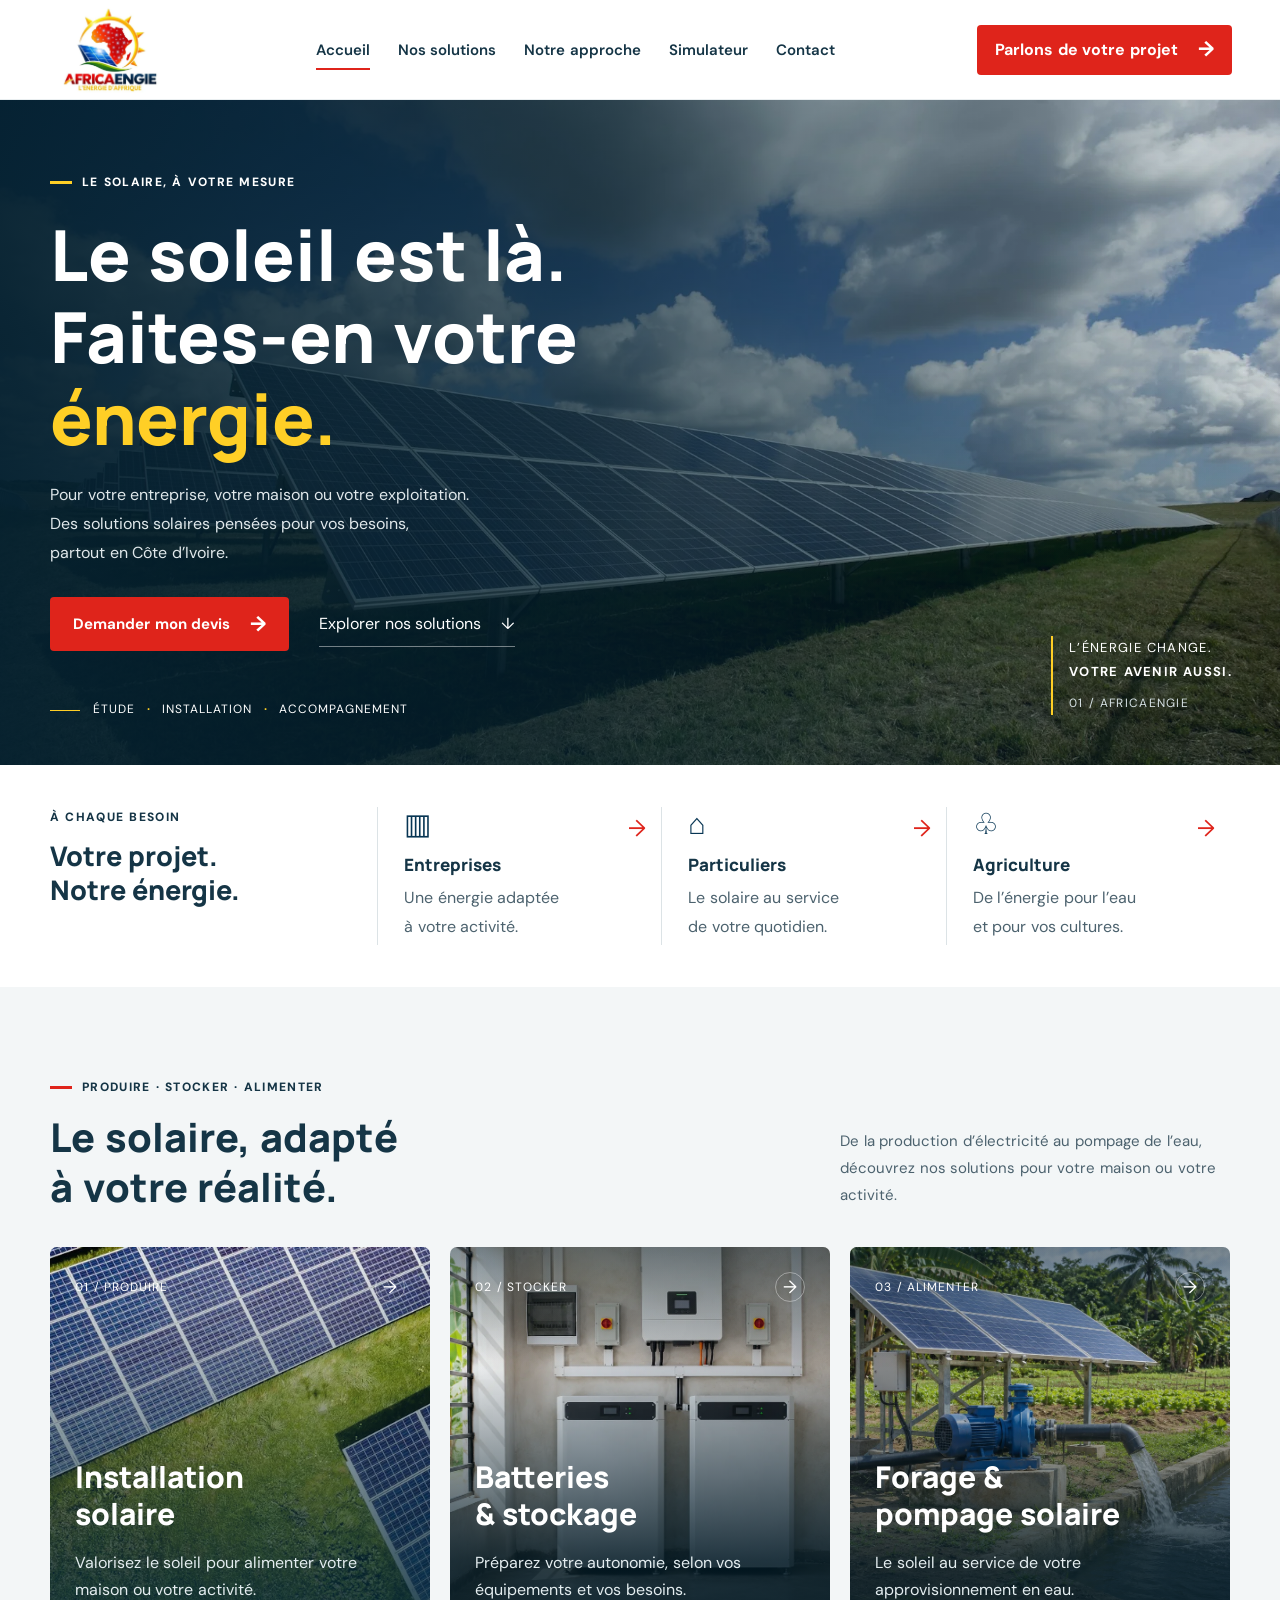
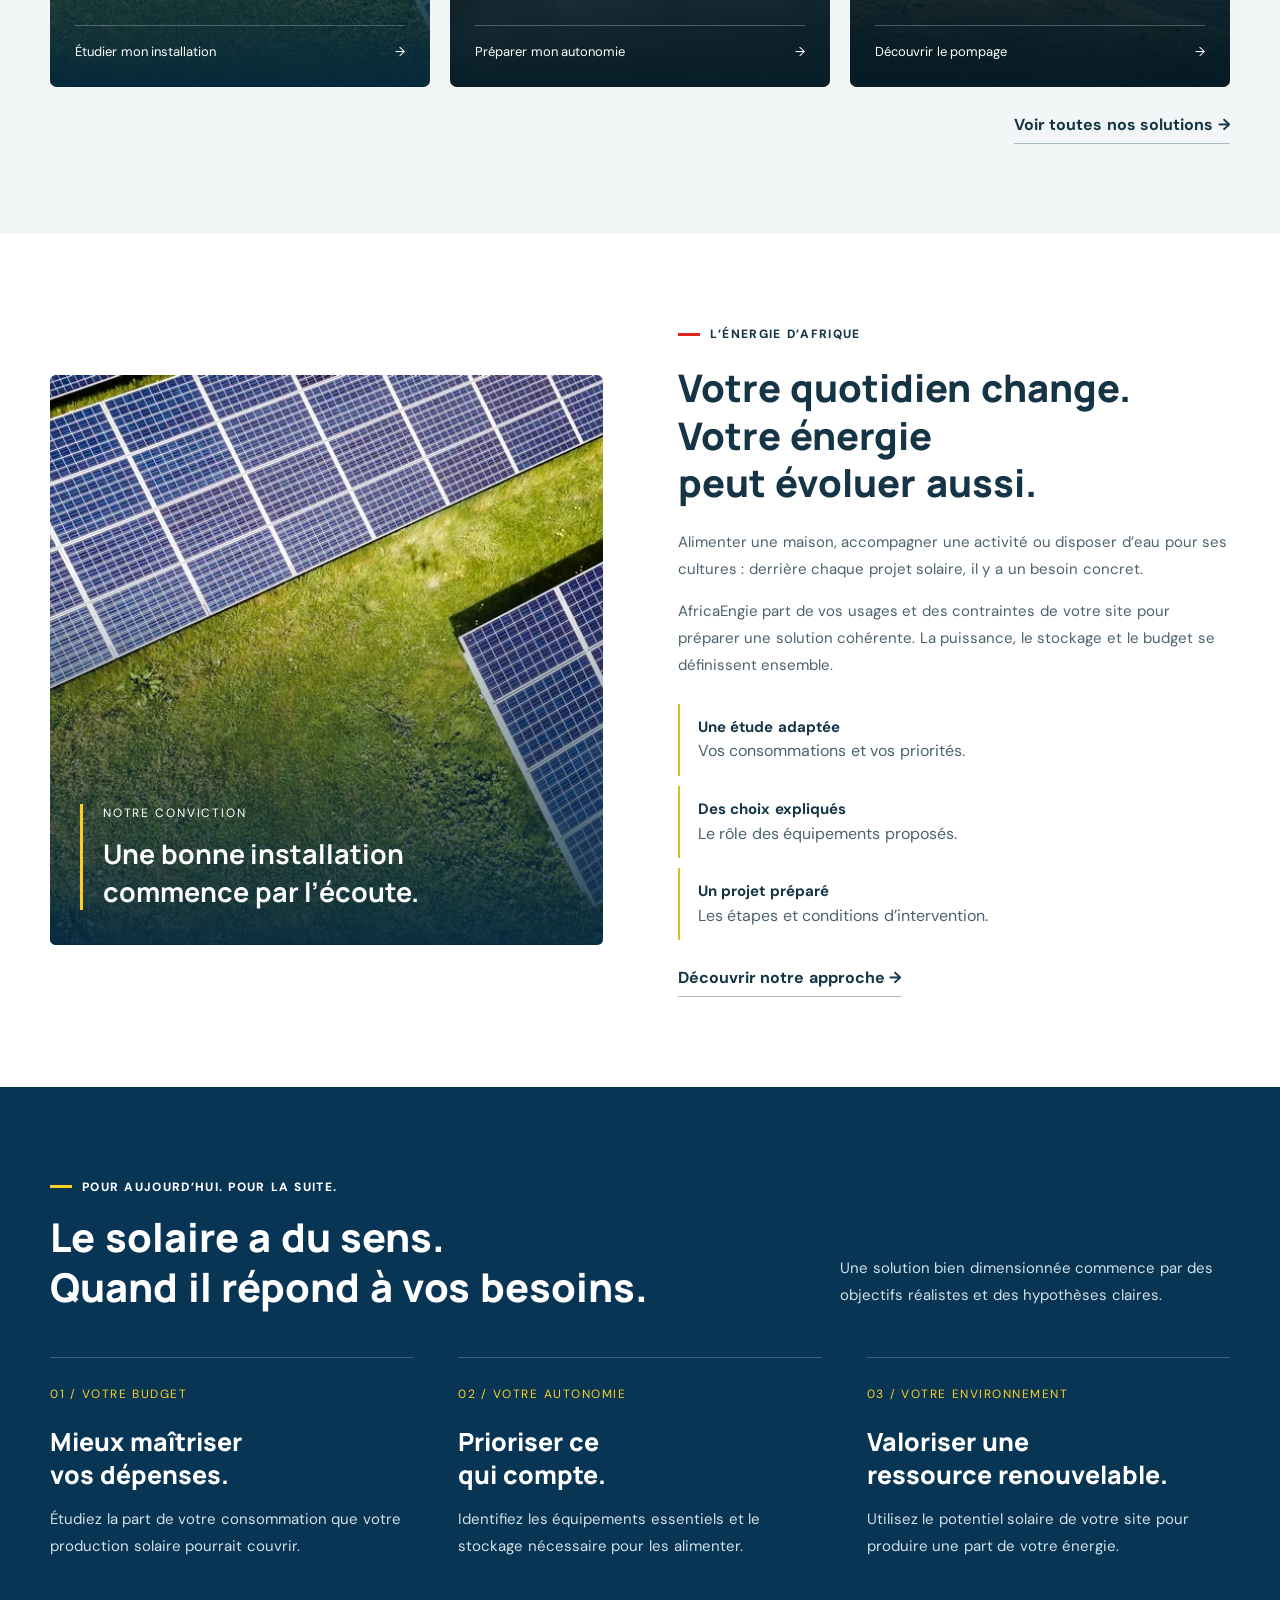
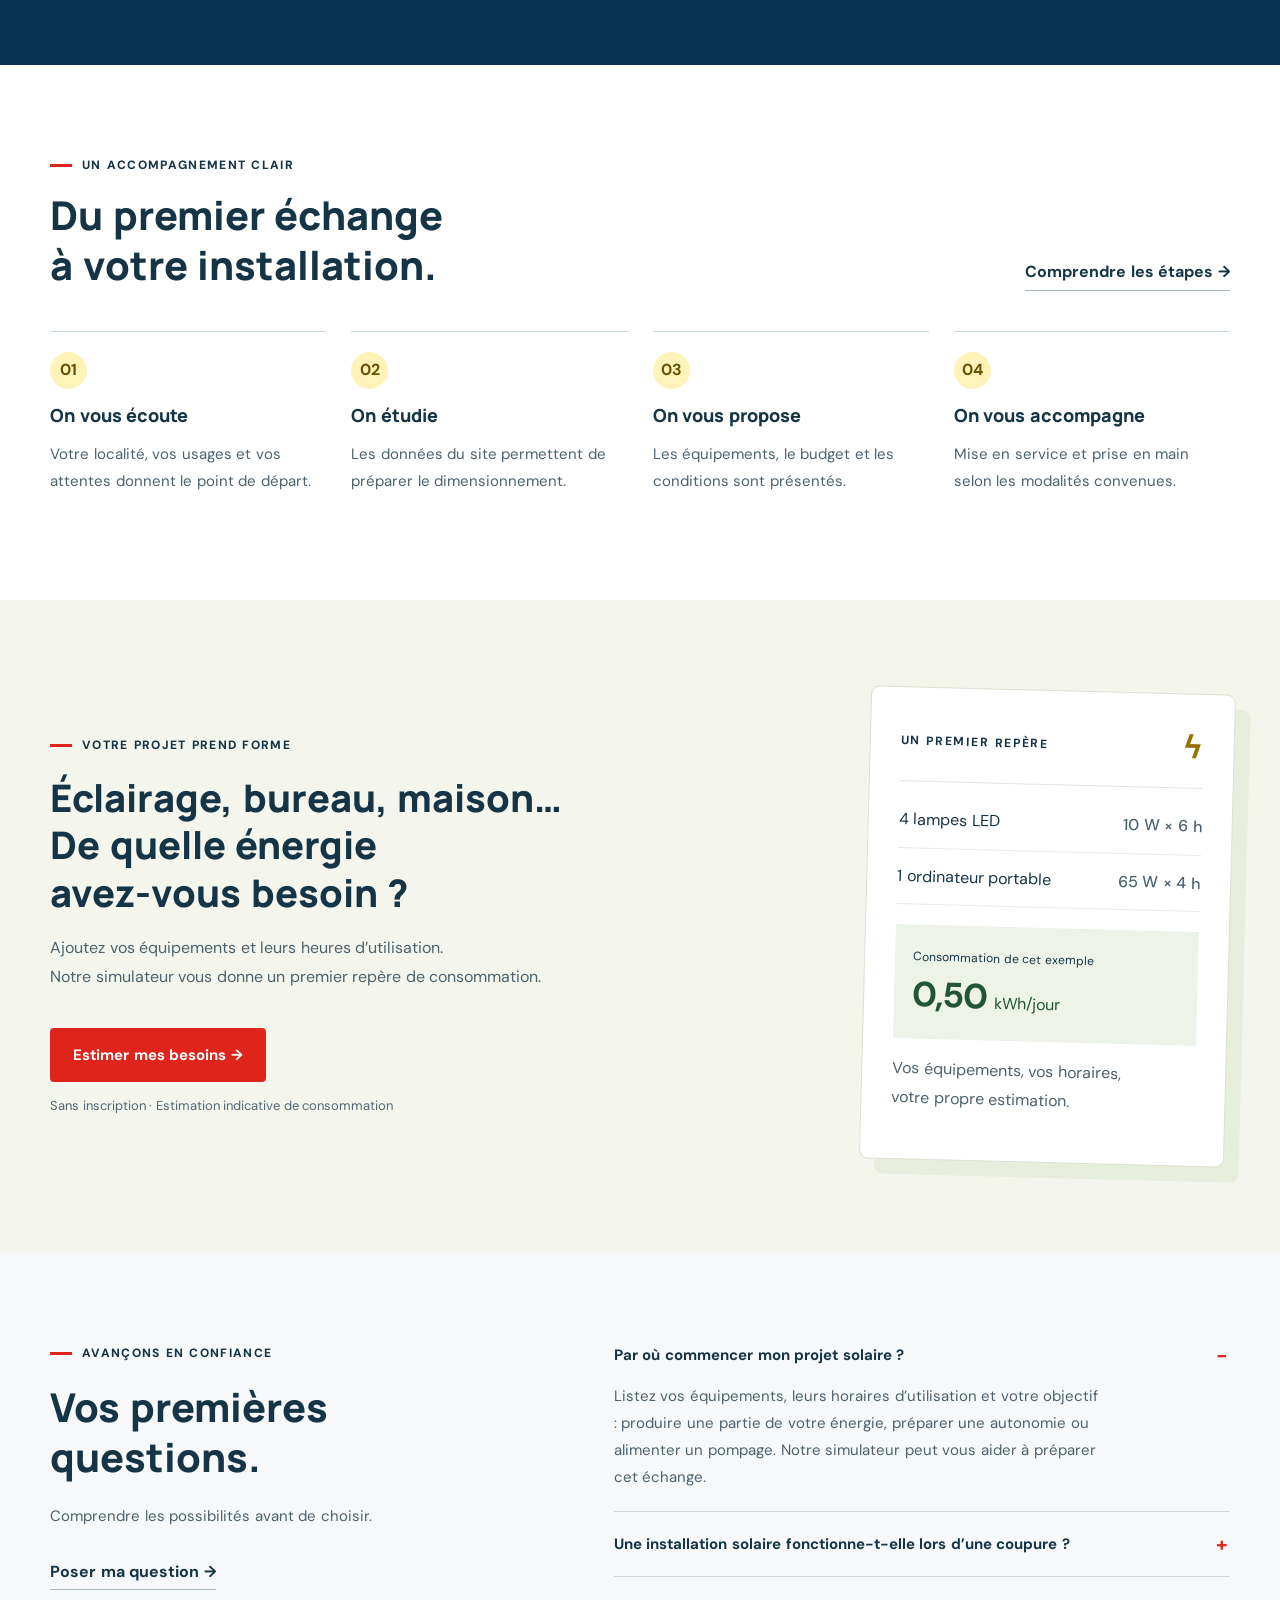
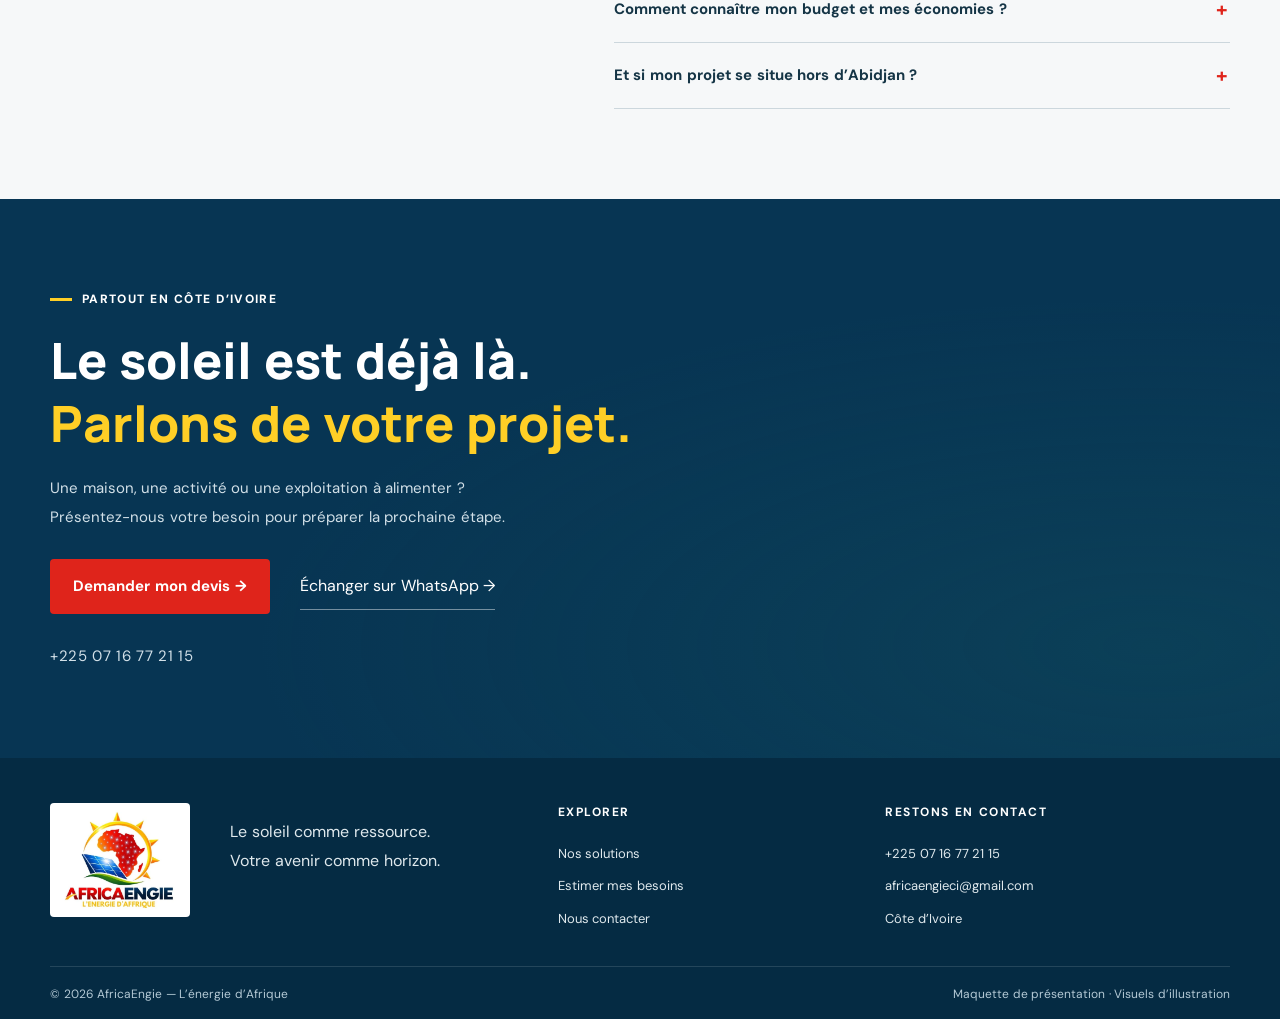
==== commit 1d7cd4f0: "je retire le haut de page" ====
--- a/index.html
+++ b/index.html
@@ -2,7 +2,6 @@
 <html lang="fr">
 <head><meta charset="utf-8"><meta name="viewport" content="width=device-width,initial-scale=1"><title>AfricaEngie | Énergie solaire en Côte d’Ivoire</title><meta name="description" content="AfricaEngie accompagne votre projet solaire en Côte d’Ivoire : installation, stockage, pompage et maintenance. Découvrez nos solutions et demandez un devis."><link rel="stylesheet" href="style.css?v=20261112-lecture16"><link rel="preload" as="image" href="assets/hero.webp" imagesrcset="assets/hero-mobile.webp 960w, assets/hero.webp 1800w" imagesizes="100vw" fetchpriority="high"></head>
 <body>
-<div class="top"><span>L’énergie d’Afrique. L’avenir commence ici.</span><span>Partout en Côte d’Ivoire <b>•</b> <a href="tel:+2250716772115">+225 07 16 77 21 15</a></span></div>
 <header><a class="brand" href="index.html"><img src="assets/logo.webp" alt="AfricaEngie — L’énergie d’Afrique" width="400" height="355" loading="eager" decoding="async"></a>
 <nav id="nav"><a  href="index.html" class="active" aria-current="page">Accueil</a><a href="solutions.html">Nos solutions</a><a href="approche.html">Notre approche</a><a href="simulateur.html">Simulateur</a><a href="contact.html">Contact</a></nav>
 <a class="button small" href="contact.html">Parlons de votre projet <span>→</span></a><button id="menu" aria-label="Ouvrir le menu" aria-expanded="false">☰</button></header>
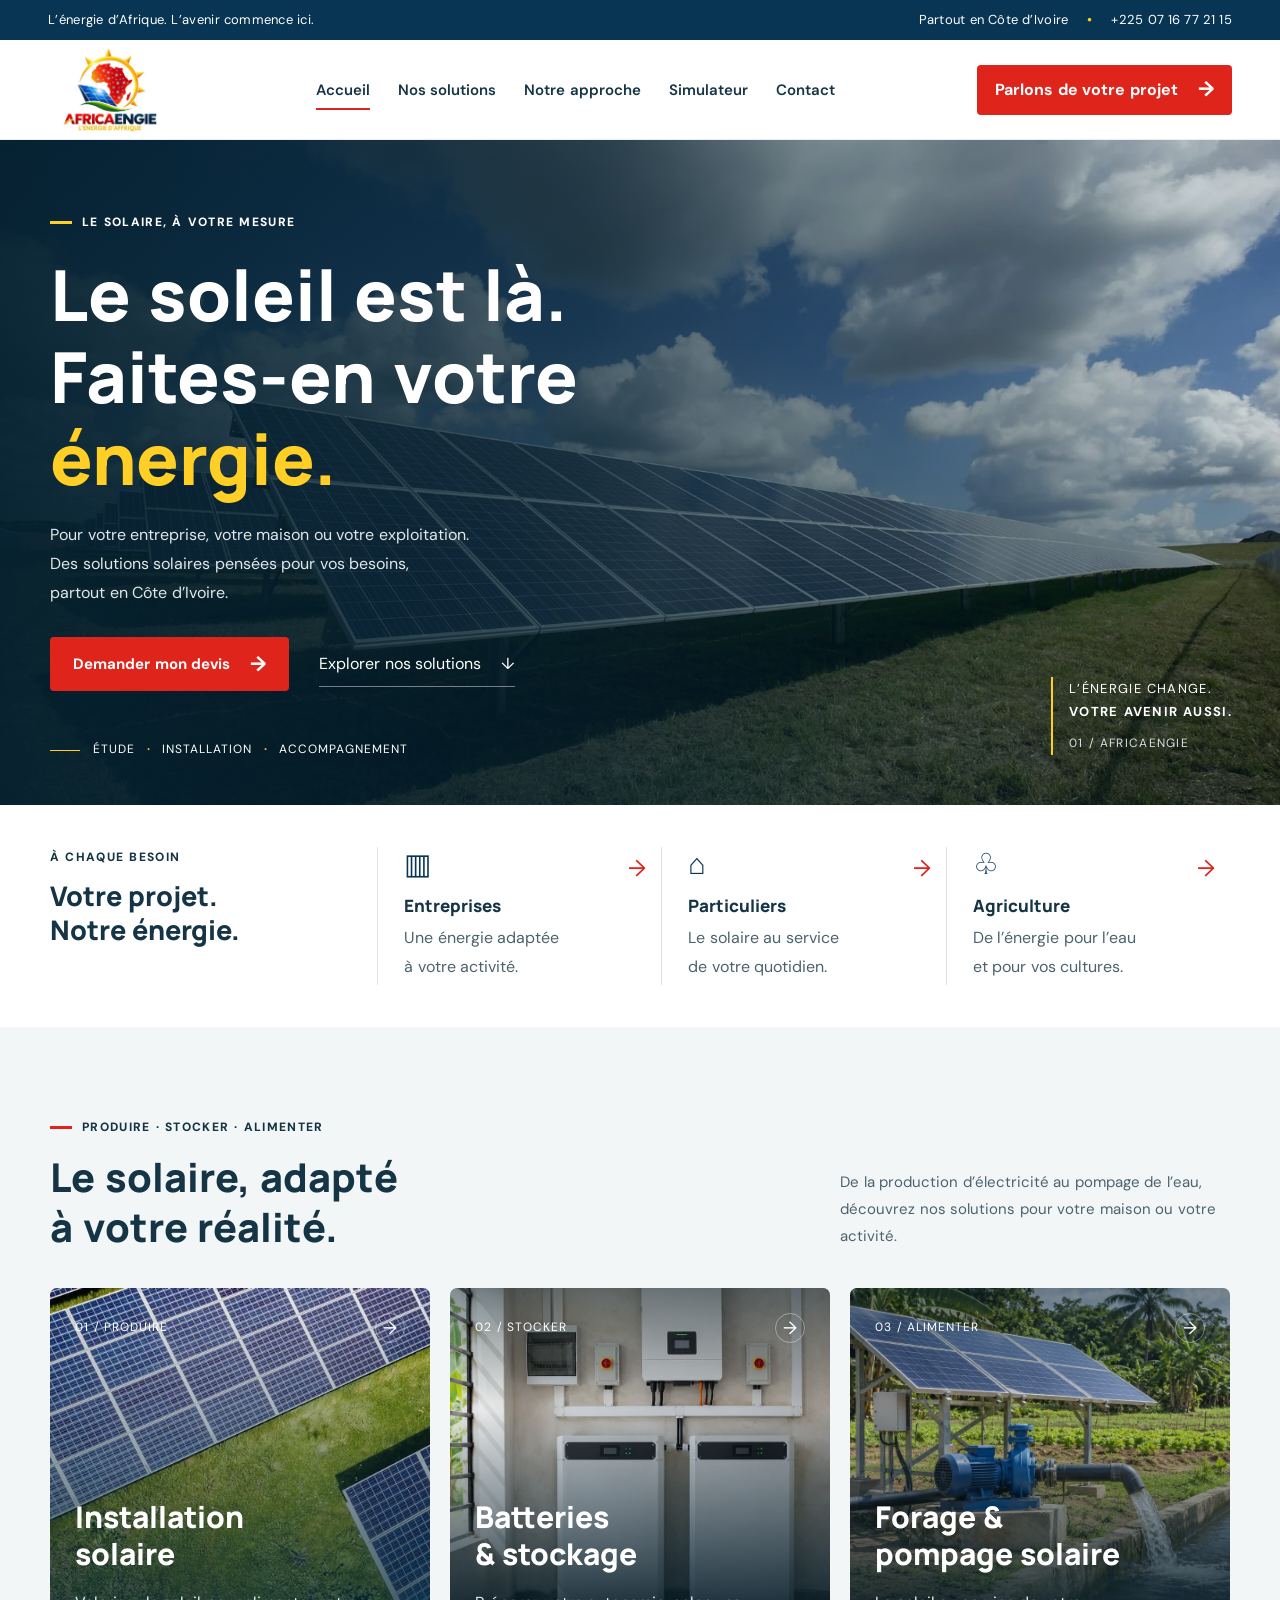
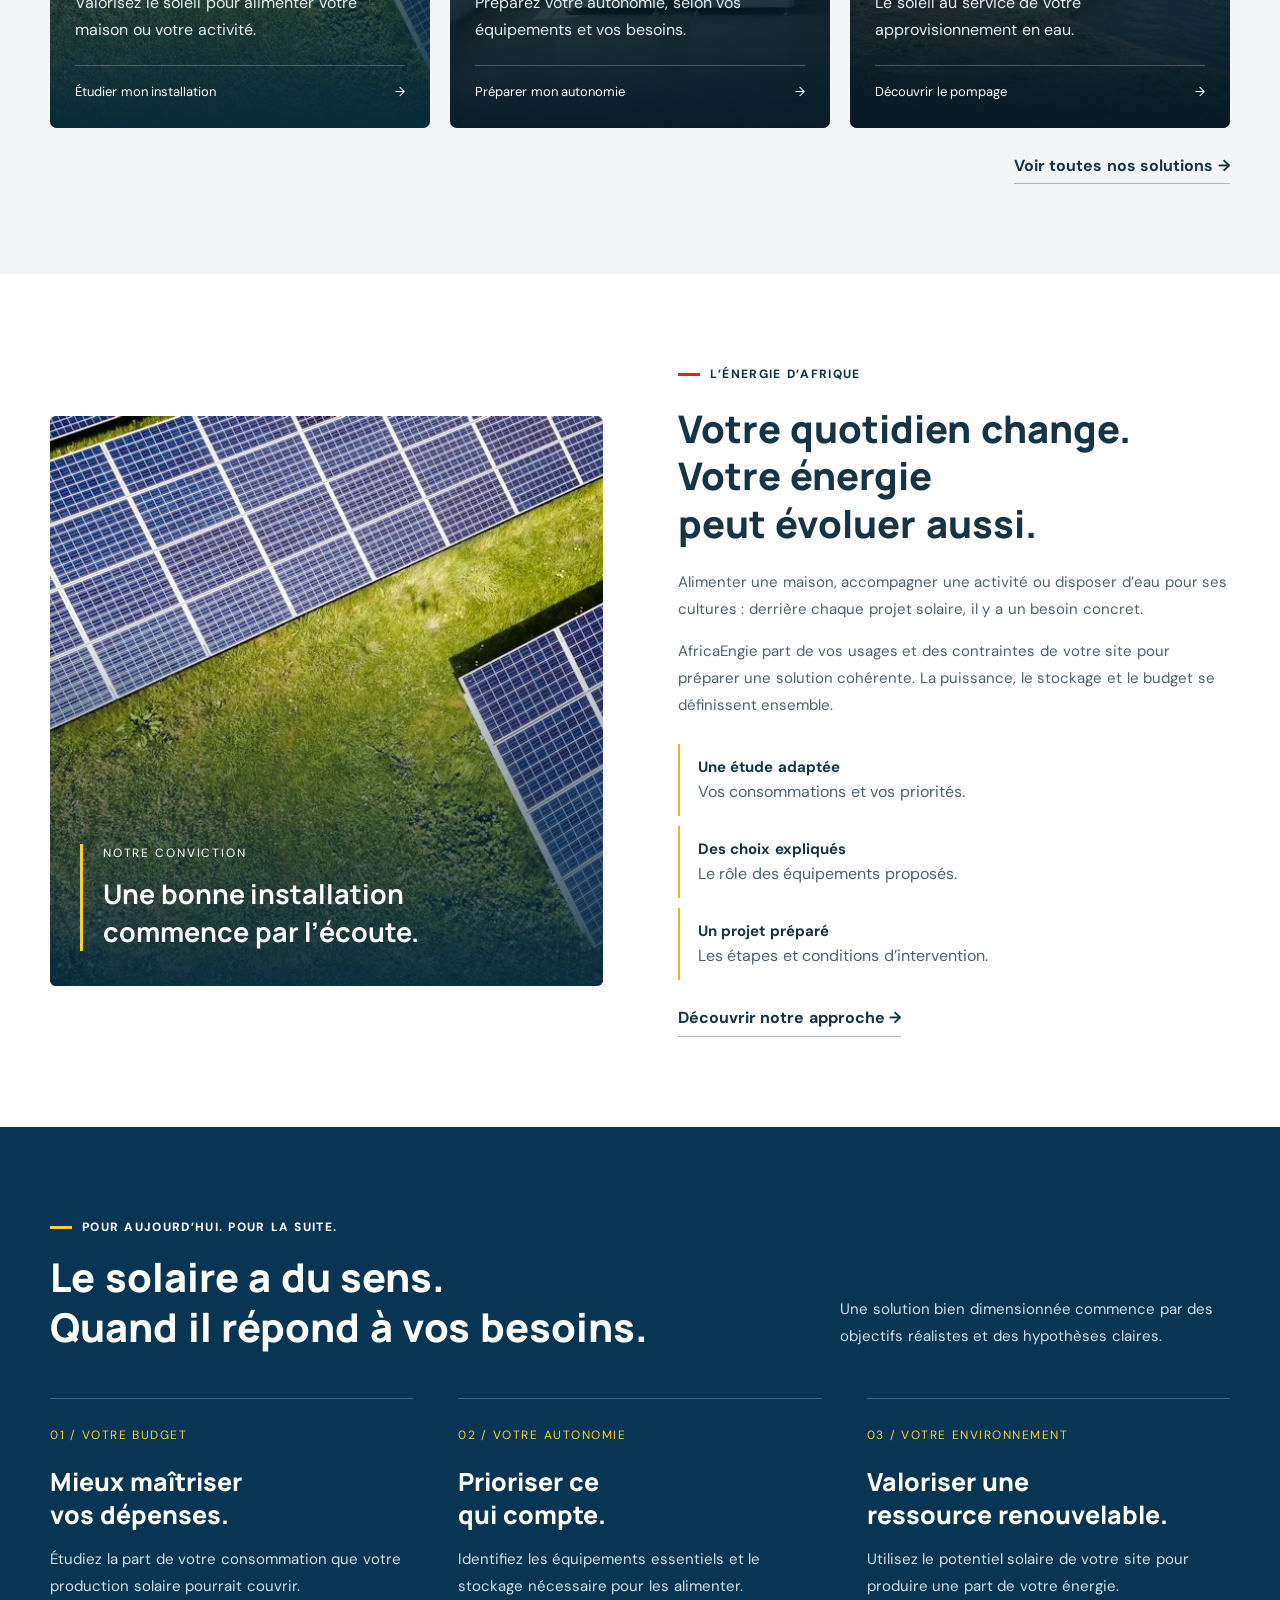
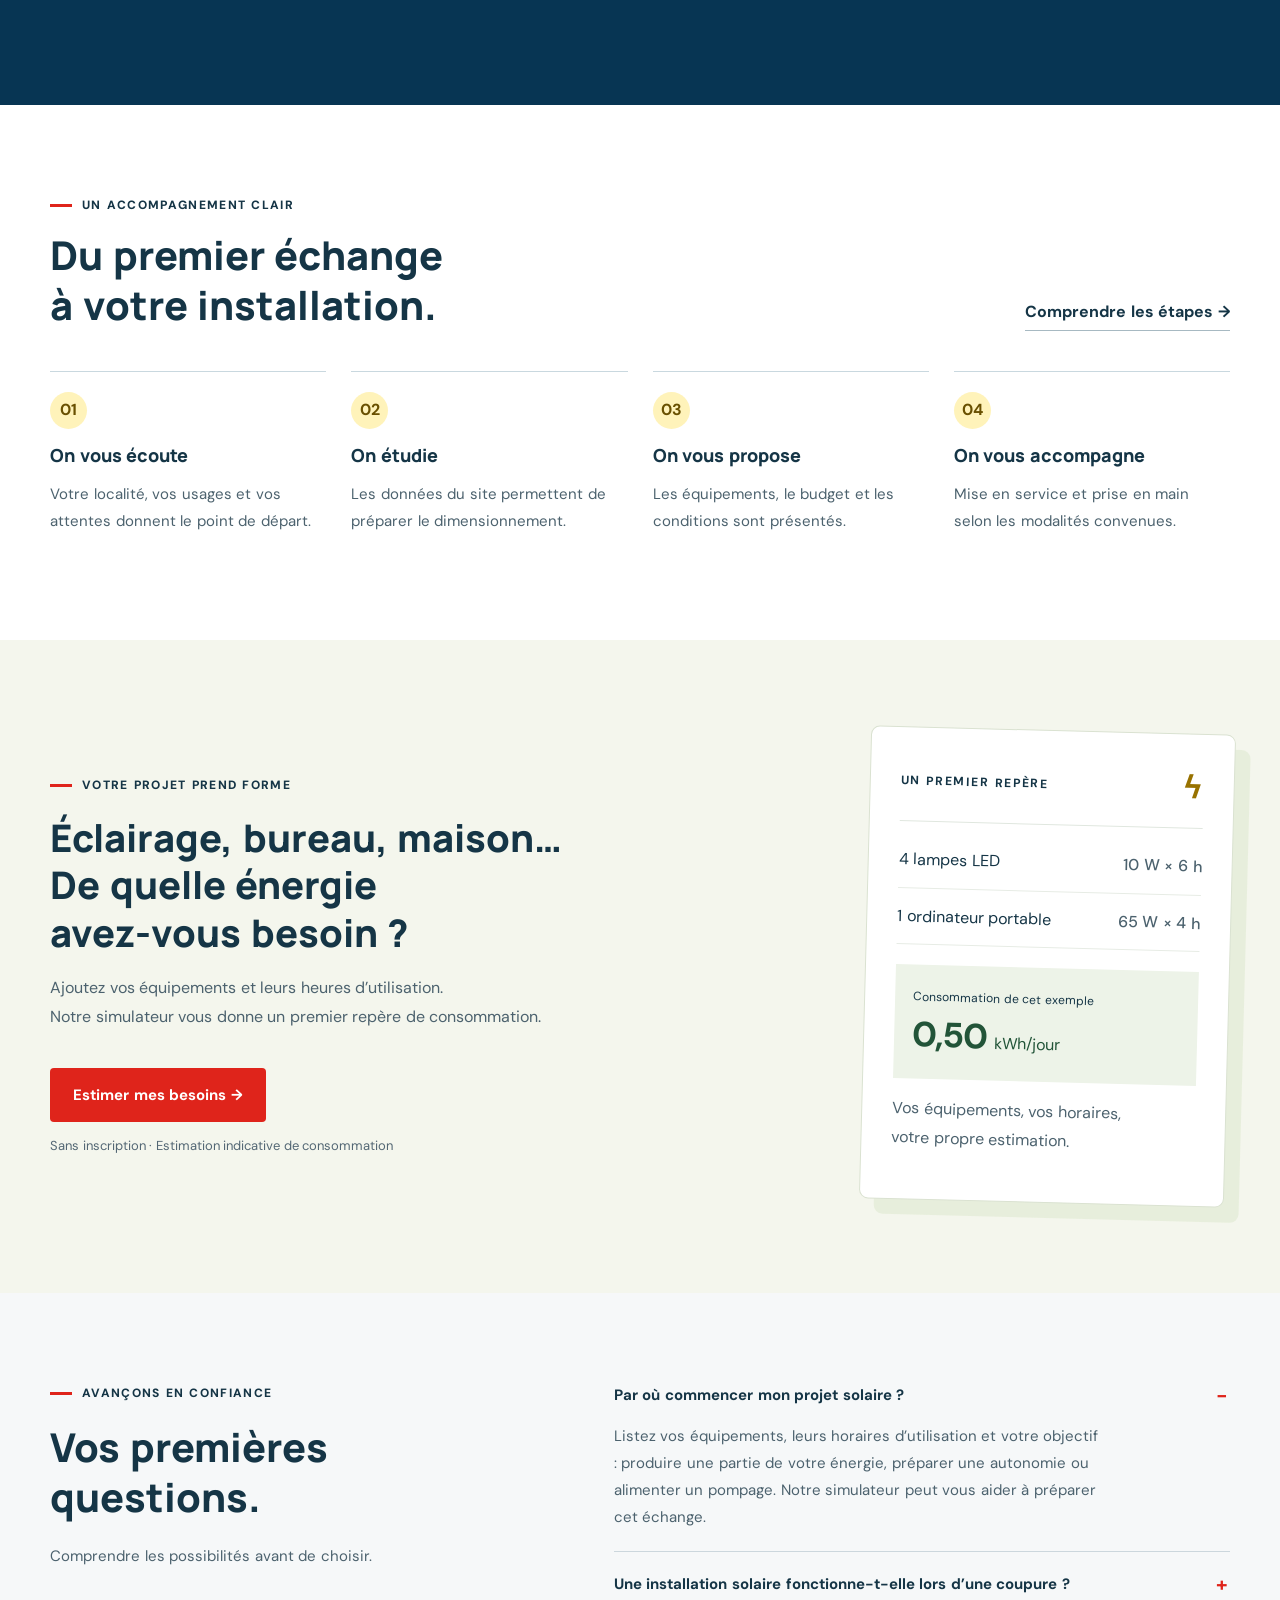
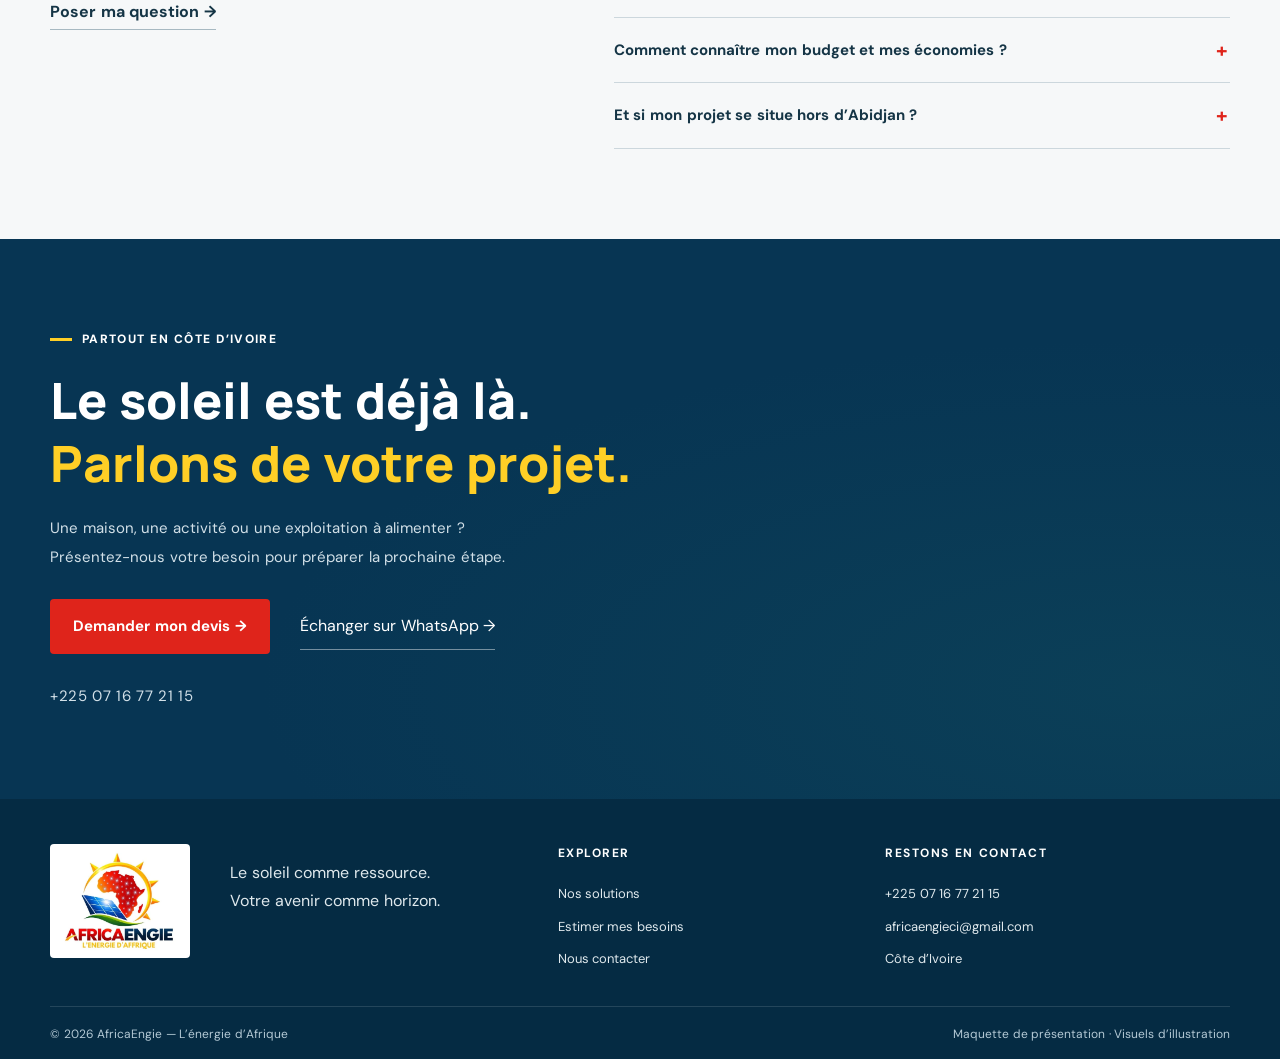
==== commit 1e93a592: "Désactivation temporaire de l’indexation avant domaine officiel" ====
--- a/index.html
+++ b/index.html
@@ -1,7 +1,10 @@
 <!doctype html>
 <html lang="fr">
-<head><meta charset="utf-8"><meta name="viewport" content="width=device-width,initial-scale=1"><title>AfricaEngie | Énergie solaire en Côte d’Ivoire</title><meta name="description" content="AfricaEngie accompagne votre projet solaire en Côte d’Ivoire : installation, stockage, pompage et maintenance. Découvrez nos solutions et demandez un devis."><link rel="stylesheet" href="style.css?v=20261112-lecture16"><link rel="preload" as="image" href="assets/hero.webp" imagesrcset="assets/hero-mobile.webp 960w, assets/hero.webp 1800w" imagesizes="100vw" fetchpriority="high"></head>
+<head>
+  <meta name="robots" content="noindex, nofollow">
+  <meta charset="utf-8"><meta name="viewport" content="width=device-width,initial-scale=1"><title>AfricaEngie | Énergie solaire en Côte d’Ivoire</title><meta name="description" content="AfricaEngie accompagne votre projet solaire en Côte d’Ivoire : installation, stockage, pompage et maintenance. Découvrez nos solutions et demandez un devis."><link rel="stylesheet" href="style.css?v=20261112-lecture16"><link rel="preload" as="image" href="assets/hero.webp" imagesrcset="assets/hero-mobile.webp 960w, assets/hero.webp 1800w" imagesizes="100vw" fetchpriority="high"></head>
 <body>
+<div class="top"><span>L’énergie d’Afrique. L’avenir commence ici.</span><span>Partout en Côte d’Ivoire <b>•</b> <a href="tel:+2250716772115">+225 07 16 77 21 15</a></span></div>
 <header><a class="brand" href="index.html"><img src="assets/logo.webp" alt="AfricaEngie — L’énergie d’Afrique" width="400" height="355" loading="eager" decoding="async"></a>
 <nav id="nav"><a  href="index.html" class="active" aria-current="page">Accueil</a><a href="solutions.html">Nos solutions</a><a href="approche.html">Notre approche</a><a href="simulateur.html">Simulateur</a><a href="contact.html">Contact</a></nav>
 <a class="button small" href="contact.html">Parlons de votre projet <span>→</span></a><button id="menu" aria-label="Ouvrir le menu" aria-expanded="false">☰</button></header>
